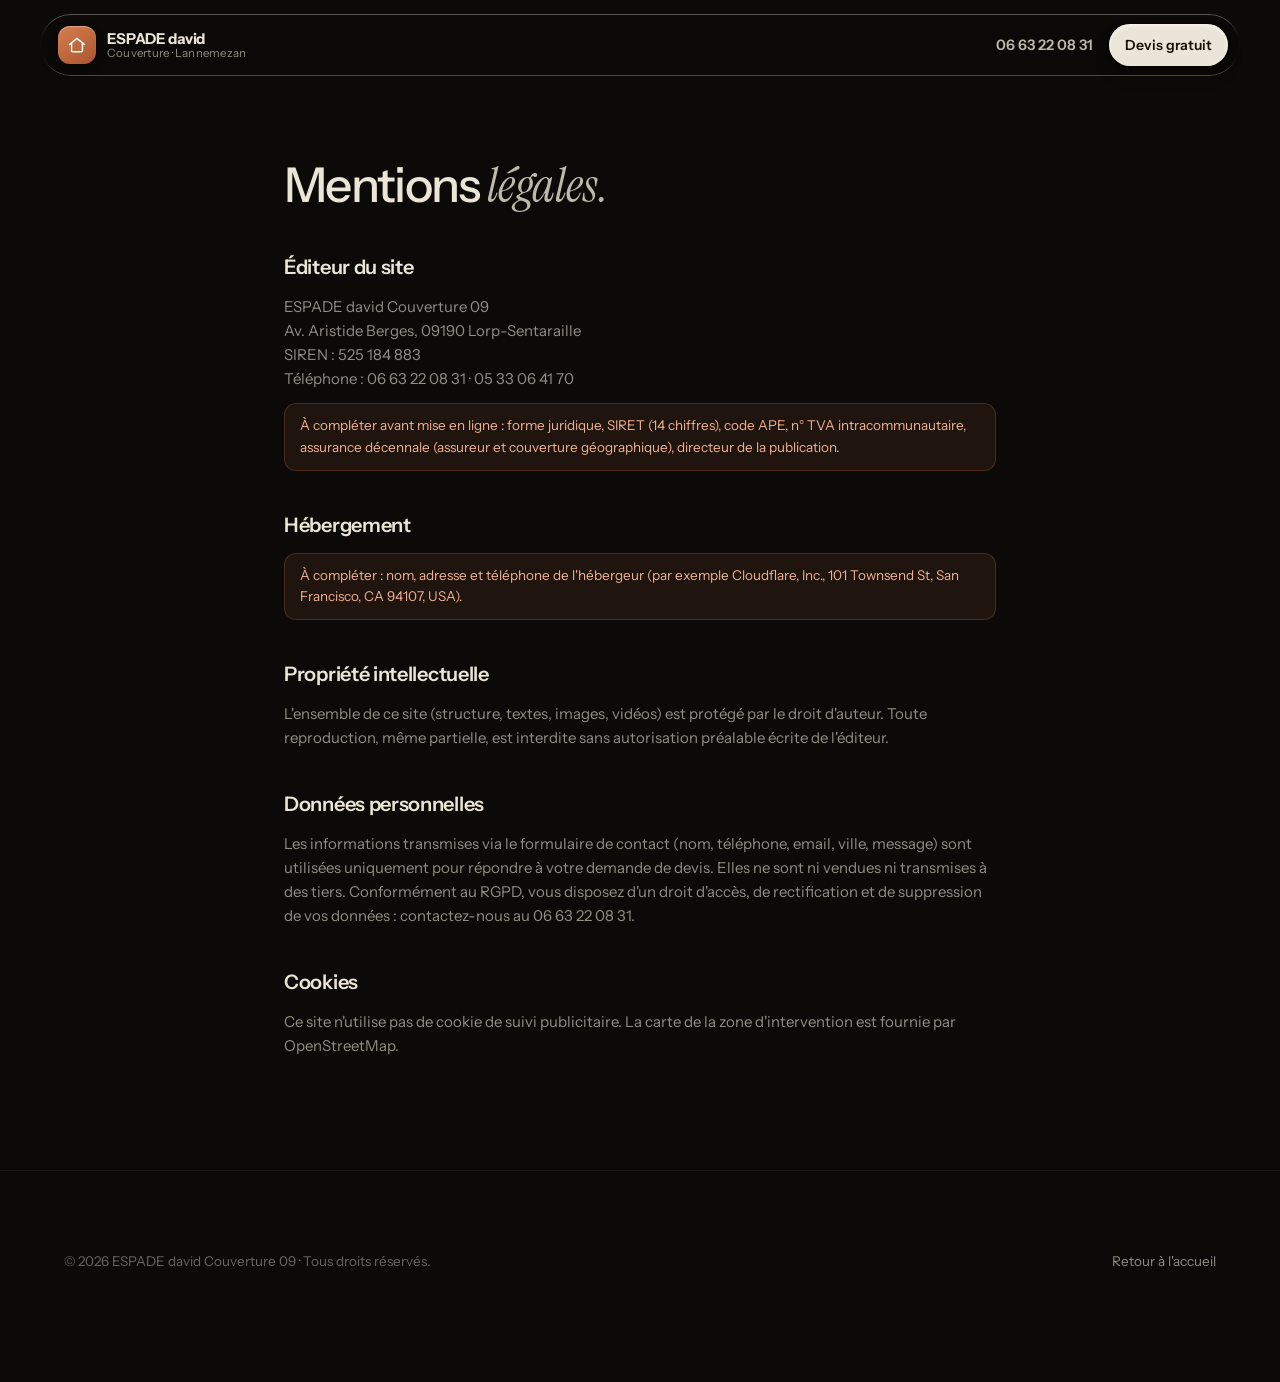
==== mentions-legales.html @ 10b8ae18 "Site ESPADE david Couverture · Lannemezan (65) One-page statique premium : hero vidéo cinématique, n" ====
<!DOCTYPE html>
<html lang="fr">
<head>
<meta charset="UTF-8" />
<meta name="viewport" content="width=device-width, initial-scale=1" />
<title>Mentions légales : ESPADE david Couverture · Lannemezan</title>
<meta name="robots" content="noindex, follow" />
<link rel="canonical" href="https://www.rc-couverture-65.fr/mentions-legales" />
<link rel="icon" type="image/svg+xml" href="assets/favicon.svg" />
<meta name="theme-color" content="#0c0a08" />
<link rel="preconnect" href="https://fonts.googleapis.com" />
<link rel="preconnect" href="https://fonts.gstatic.com" crossorigin />
<link rel="stylesheet" href="https://fonts.googleapis.com/css2?family=Instrument+Sans:wght@400;500;600;700&family=Instrument+Serif:ital@1&display=swap" />
<link rel="stylesheet" href="assets/styles.css" />
<style>
.legal{max-width:760px;margin:0 auto;padding:160px 24px 100px}
.legal h1{font-size:clamp(32px,5vw,48px);letter-spacing:-.035em;line-height:1.05;margin-bottom:40px}
.legal h2{font-size:20px;font-weight:600;margin:38px 0 12px;letter-spacing:-.015em}
.legal p{color:var(--cream-60);font-size:15px;margin-bottom:12px}
.legal a{color:var(--cream);text-decoration:underline;text-underline-offset:3px}
.legal .todo{color:#F0B294;font-size:13.5px;background:rgba(201,112,69,.1);box-shadow:inset 0 0 0 1px rgba(201,112,69,.25);border-radius:var(--r-sm);padding:12px 16px;margin:8px 0}
</style>
</head>
<body>

<div class="nav-shell">
  <nav class="nav glass" aria-label="Navigation principale">
    <a href="/" class="brand" aria-label="ESPADE david Couverture, accueil">
      <span class="brand-mark"><svg viewBox="0 0 24 24" fill="none"><path d="M3 11.5 12 4l9 7.5" stroke="currentColor" stroke-width="1.7" stroke-linecap="round" stroke-linejoin="round"/><path d="M5.5 10v9a1 1 0 0 0 1 1h11a1 1 0 0 0 1-1v-9" stroke="currentColor" stroke-width="1.7" stroke-linejoin="round"/></svg></span>
      <span class="brand-txt"><b>ESPADE david</b><span class="bd">Couverture · Lannemezan</span></span>
    </a>
    <div class="nav-cta">
      <a href="tel:+33663220831" class="nav-phone">06 63 22 08 31</a>
      <a href="/#devis" class="btn btn-cream btn-sm">Devis gratuit</a>
    </div>
  </nav>
</div>

<main class="legal">
  <h1>Mentions <em>légales.</em></h1>

  <h2>Éditeur du site</h2>
  <p>ESPADE david Couverture 09<br />Av. Aristide Berges, 09190 Lorp-Sentaraille<br />SIREN : 525 184 883<br />Téléphone : 06 63 22 08 31 · 05 33 06 41 70</p>
  <p class="todo">À compléter avant mise en ligne : forme juridique, SIRET (14 chiffres), code APE, n° TVA intracommunautaire, assurance décennale (assureur et couverture géographique), directeur de la publication.</p>

  <h2>Hébergement</h2>
  <p class="todo">À compléter : nom, adresse et téléphone de l'hébergeur (par exemple Cloudflare, Inc., 101 Townsend St, San Francisco, CA 94107, USA).</p>

  <h2>Propriété intellectuelle</h2>
  <p>L'ensemble de ce site (structure, textes, images, vidéos) est protégé par le droit d'auteur. Toute reproduction, même partielle, est interdite sans autorisation préalable écrite de l'éditeur.</p>

  <h2>Données personnelles</h2>
  <p>Les informations transmises via le formulaire de contact (nom, téléphone, email, ville, message) sont utilisées uniquement pour répondre à votre demande de devis. Elles ne sont ni vendues ni transmises à des tiers. Conformément au RGPD, vous disposez d'un droit d'accès, de rectification et de suppression de vos données : contactez-nous au 06 63 22 08 31.</p>

  <h2>Cookies</h2>
  <p>Ce site n'utilise pas de cookie de suivi publicitaire. La carte de la zone d'intervention est fournie par OpenStreetMap.</p>
</main>

<footer class="footer">
  <div class="wrap">
    <div class="footer-bottom" style="border:0;padding-top:0">
      <span>© <span id="year">2026</span> ESPADE david Couverture 09 · Tous droits réservés.</span>
      <span><a href="/">Retour à l'accueil</a></span>
    </div>
  </div>
</footer>

<script>document.getElementById('year').textContent = new Date().getFullYear();</script>
</body>
</html>
---- assets/styles.css ----
/* ============================================================
   ESPADE david Couverture · Lannemezan
   Design : cinématique sombre, crème chaude, terracotta discret
   ============================================================ */

:root{
  --bg:#0C0A08;
  --bg-2:#12100C;
  --card:#181510;
  --card-2:#1E1A14;
  --cream:#EAE5D6;
  --cream-80:rgba(234,229,214,.8);
  --cream-60:rgba(234,229,214,.6);
  --cream-40:rgba(234,229,214,.42);
  --cream-25:rgba(234,229,214,.25);
  --line:rgba(234,229,214,.1);
  --line-soft:rgba(234,229,214,.06);
  --accent:#C97045;
  --accent-soft:rgba(201,112,69,.16);
  --ink:#141109;
  --r-sm:12px;
  --r-md:18px;
  --r-lg:28px;
  --r-xl:36px;
  --ease:cubic-bezier(.16,1,.3,1);
  --font:"Instrument Sans",-apple-system,BlinkMacSystemFont,"Segoe UI",sans-serif;
  --serif:"Instrument Serif",Georgia,serif;
}

*{margin:0;padding:0;box-sizing:border-box}
html{scroll-behavior:smooth;scroll-padding-top:96px}
body{
  font-family:var(--font);
  background:var(--bg);
  color:var(--cream);
  line-height:1.6;
  font-size:16px;
  -webkit-font-smoothing:antialiased;
  overflow-x:hidden;
}
img,video{display:block;max-width:100%}
img{height:auto}
a{color:inherit;text-decoration:none}
::selection{background:var(--accent);color:#fff}

:focus-visible{outline:2px solid var(--accent);outline-offset:3px;border-radius:4px}

.wrap{max-width:1200px;margin:0 auto;padding:0 24px}
.wrap-narrow{max-width:840px;margin:0 auto;padding:0 24px}
.section-pad{padding:110px 0}
.section-raise{background:var(--bg-2)}

/* ---------- Liquid glass (dark tier) ---------- */
.glass{
  background:rgba(12,10,8,.42);
  backdrop-filter:blur(14px);
  -webkit-backdrop-filter:blur(14px);
  box-shadow:inset 0 1px 1px rgba(255,255,255,.08);
  position:relative;
}
.glass::before{
  content:'';
  position:absolute;inset:0;border-radius:inherit;padding:1.2px;
  background:linear-gradient(180deg,
    rgba(255,255,255,.28) 0%,rgba(255,255,255,.09) 22%,
    rgba(255,255,255,0) 42%,rgba(255,255,255,0) 62%,
    rgba(255,255,255,.09) 82%,rgba(255,255,255,.28) 100%);
  -webkit-mask:linear-gradient(#fff 0 0) content-box,linear-gradient(#fff 0 0);
  -webkit-mask-composite:xor;
  mask-composite:exclude;
  pointer-events:none;
}

/* ---------- Typo ---------- */
.eyebrow{
  display:inline-flex;align-items:center;gap:10px;
  font-size:12px;font-weight:600;letter-spacing:.18em;text-transform:uppercase;
  color:var(--accent);
}
.eyebrow::before{content:'';width:26px;height:1px;background:var(--accent);opacity:.7}
h1,h2,h3{font-weight:500;letter-spacing:-.03em;text-wrap:balance}
h1 em,h2 em{font-family:var(--serif);font-style:italic;font-weight:400;letter-spacing:-.01em;color:var(--cream-80)}
.h-section{font-size:clamp(30px,4.2vw,52px);line-height:1.06;margin-top:16px}
.h-about{font-size:clamp(32px,4.8vw,60px);line-height:1.04;margin-top:18px}
.lead{color:var(--cream-60);font-size:17px;max-width:560px;margin-top:16px}
.sec-head{max-width:680px;margin-bottom:56px}
.sec-head.center{margin-left:auto;margin-right:auto;text-align:center}
.sec-head.center .lead{margin-left:auto;margin-right:auto}

/* ---------- Word pull-up ---------- */
.pullup .w{display:inline-block;overflow:hidden;vertical-align:top;padding-bottom:.08em;margin-bottom:-.08em}
.pullup .w>span,.pullup .w>em>span{display:inline-block;transform:translateY(115%);transition:transform .8s var(--ease)}
.pullup.in .w>span,.pullup.in .w>em>span{transform:translateY(0)}

/* ---------- Reveal ---------- */
.reveal{opacity:0;transform:translateY(26px);transition:opacity .8s var(--ease),transform .8s var(--ease)}
.reveal.in{opacity:1;transform:none}
.reveal.d1{transition-delay:.1s}
.reveal.d2{transition-delay:.2s}
.reveal.d3{transition-delay:.3s}

/* ---------- Boutons ---------- */
.btn{
  display:inline-flex;align-items:center;gap:12px;
  border-radius:999px;font-weight:600;font-size:15px;
  padding:13px 22px;border:0;cursor:pointer;
  transition:transform .35s var(--ease),box-shadow .35s var(--ease),background .35s var(--ease);
  white-space:nowrap;
}
.btn .arrow{
  display:inline-flex;align-items:center;justify-content:center;
  width:32px;height:32px;border-radius:999px;flex:0 0 auto;
  transition:transform .35s var(--ease);
}
.btn .arrow svg{width:15px;height:15px}
.btn:hover .arrow{transform:scale(1.12)}
.btn:active{transform:scale(.98)}

.btn-cream{
  background:var(--cream);color:var(--ink);
  box-shadow:
    0 1px 2px rgba(0,0,0,.25),
    0 4px 6px rgba(0,0,0,.18),
    0 10px 18px rgba(0,0,0,.12),
    inset 0 1.5px 4px rgba(255,255,255,.75);
}
.btn-cream .arrow{background:var(--ink)}
.btn-cream .arrow svg path{stroke:var(--cream)}
.btn-cream:hover{transform:translateY(-2px);box-shadow:
    0 2px 3px rgba(0,0,0,.28),
    0 8px 14px rgba(0,0,0,.22),
    0 20px 34px rgba(0,0,0,.16),
    inset 0 1.5px 4px rgba(255,255,255,.75)}

.btn-glass{
  background:rgba(255,255,255,.07);color:var(--cream);
  backdrop-filter:blur(10px);-webkit-backdrop-filter:blur(10px);
  box-shadow:inset 0 0 0 1px rgba(234,229,214,.18),inset 0 1px 1px rgba(255,255,255,.1);
}
.btn-glass .arrow{background:rgba(255,255,255,.1)}
.btn-glass:hover{background:rgba(255,255,255,.12);transform:translateY(-2px)}

.btn-lg{padding:16px 26px;font-size:16px}
.btn-lg .arrow{width:36px;height:36px}
.btn-sm{padding:10px 16px;font-size:14px}
.btn-sm .arrow{width:26px;height:26px}
.btn-block{width:100%;justify-content:center}

/* ---------- Nav ---------- */
.nav-shell{
  position:fixed;top:0;left:0;right:0;z-index:60;
  padding:14px clamp(14px,3vw,28px) 0;
  display:flex;justify-content:center;
  pointer-events:none;
}
.nav{
  pointer-events:auto;
  width:100%;max-width:1200px;
  display:flex;align-items:center;justify-content:space-between;gap:18px;
  border-radius:999px;
  padding:10px 12px 10px 18px;
}
.brand{display:inline-flex;align-items:center;gap:11px}
.brand-mark{
  width:38px;height:38px;border-radius:12px;flex:0 0 auto;
  background:linear-gradient(145deg,#D77E4F,#A9552F);
  display:inline-flex;align-items:center;justify-content:center;color:#fff;
  box-shadow:inset 0 1px 1px rgba(255,255,255,.35),0 4px 10px rgba(0,0,0,.3);
}
.brand-mark svg{width:20px;height:20px}
.brand-txt{display:flex;flex-direction:column;line-height:1.15}
.brand-txt b{font-size:15px;font-weight:700;letter-spacing:-.01em}
.brand-txt .bd{font-size:11.5px;color:var(--cream-60);letter-spacing:.02em}
.nav-links{display:flex;gap:28px}
.nav-links a{font-size:14.5px;font-weight:500;color:var(--cream-80);transition:color .25s}
.nav-links a:hover{color:var(--cream)}
.nav-cta{display:flex;align-items:center;gap:16px}
.nav-phone{font-weight:600;font-size:14.5px;color:var(--cream-80);transition:color .25s}
.nav-phone:hover{color:var(--cream)}
.nav-toggle{
  display:none;width:42px;height:42px;border-radius:999px;border:0;cursor:pointer;
  background:rgba(255,255,255,.08);position:relative;flex:0 0 auto;
}
.nav-toggle span,.nav-toggle span::before,.nav-toggle span::after{
  content:'';position:absolute;left:12px;right:12px;height:1.8px;border-radius:2px;
  background:var(--cream);transition:transform .35s var(--ease),opacity .25s;
}
.nav-toggle span{top:50%;transform:translateY(-50%)}
.nav-toggle span::before{top:-6px}
.nav-toggle span::after{top:6px}
body.menu-open .nav-toggle span{background:transparent}
body.menu-open .nav-toggle span::before{transform:translateY(6px) rotate(45deg)}
body.menu-open .nav-toggle span::after{transform:translateY(-6px) rotate(-45deg)}

/* Menu mobile : élément fixe séparé, jamais dans la pilule glass */
.mobile-menu{
  position:fixed;top:76px;left:14px;right:14px;z-index:59;
  background:rgba(16,13,10,.92);
  backdrop-filter:blur(24px);-webkit-backdrop-filter:blur(24px);
  border:1px solid var(--line);border-radius:var(--r-lg);
  padding:18px;display:flex;flex-direction:column;gap:4px;
  opacity:0;transform:translateY(-12px) scale(.98);pointer-events:none;
  transition:opacity .35s var(--ease),transform .35s var(--ease);
}
body.menu-open .mobile-menu{opacity:1;transform:none;pointer-events:auto}
.mobile-menu>a:not(.btn){padding:13px 10px;font-size:16px;font-weight:500;border-radius:12px;color:var(--cream-80)}
.mobile-menu>a:not(.btn):active{background:rgba(255,255,255,.06)}
.mobile-menu .btn{margin-top:8px}

/* ---------- Hero ---------- */
.hero-frame{padding:clamp(10px,1.6vw,20px)}
.hero{
  position:relative;min-height:calc(100svh - 40px);
  border-radius:var(--r-xl);overflow:hidden;
  display:flex;align-items:flex-end;
  background:var(--bg-2);
}
.hero video{position:absolute;inset:0;width:100%;height:100%;object-fit:cover}
.hero-grain{
  position:absolute;inset:0;pointer-events:none;opacity:.5;mix-blend-mode:overlay;
  background-image:url("data:image/svg+xml,%3Csvg viewBox='0 0 200 200' xmlns='http://www.w3.org/2000/svg'%3E%3Cfilter id='n'%3E%3CfeTurbulence type='fractalNoise' baseFrequency='0.85' numOctaves='3' stitchTiles='stitch'/%3E%3C/filter%3E%3Crect width='100%25' height='100%25' filter='url(%23n)'/%3E%3C/svg%3E");
}
/* Bande basse uniquement : le sujet reste lumineux, le texte vit dans la bande */
.hero-band{
  position:absolute;left:0;right:0;bottom:0;height:78%;pointer-events:none;
  background:linear-gradient(180deg,rgba(12,10,8,0) 0%,rgba(12,10,8,.42) 34%,rgba(12,10,8,.82) 68%,rgba(12,10,8,.96) 100%);
}
.hero-content{
  position:relative;z-index:2;width:100%;
  display:grid;grid-template-columns:minmax(0,1.5fr) minmax(280px,1fr);
  align-items:end;gap:clamp(24px,4vw,64px);
  padding:clamp(24px,4vw,56px);
  max-width:1280px;margin:0 auto;
}
.hero-chips{display:flex;flex-wrap:wrap;gap:10px;margin-bottom:22px}
.hero-badge{
  display:inline-flex;align-items:center;gap:8px;
  font-size:13px;font-weight:600;letter-spacing:.01em;
  padding:9px 15px;border-radius:999px;color:var(--cream);
}
.hero-badge svg{width:15px;height:15px}
.hero-badge.accent{color:#F0B294}
.hero h1{
  font-size:clamp(42px,6.4vw,88px);
  line-height:1.0;letter-spacing:-.04em;color:var(--cream);
}
.hero-sub{color:var(--cream-80);font-size:clamp(15px,1.25vw,17px);line-height:1.55;max-width:430px}
.hero-cta{display:flex;flex-wrap:wrap;gap:12px;margin-top:26px}

/* ---------- Marquee ---------- */
.marquee{
  overflow:hidden;border-block:1px solid var(--line-soft);
  padding:22px 0;position:relative;
  -webkit-mask-image:linear-gradient(90deg,transparent,#000 8%,#000 92%,transparent);
  mask-image:linear-gradient(90deg,transparent,#000 8%,#000 92%,transparent);
}
.marquee-track{
  display:flex;align-items:center;gap:34px;width:max-content;
  animation:marquee 36s linear infinite;
}
.marquee-track span{
  font-size:15px;font-weight:500;letter-spacing:.14em;text-transform:uppercase;
  color:var(--cream-40);white-space:nowrap;
}
.marquee-track i{font-style:normal;color:var(--accent);opacity:.85}
@keyframes marquee{to{transform:translateX(-50%)}}

/* ---------- About ---------- */
.about{text-align:center;padding-top:130px}
.about .eyebrow::before{display:none}
.about-reveal{
  margin-top:30px;
  font-size:clamp(18px,2.1vw,25px);line-height:1.5;letter-spacing:-.01em;
  text-wrap:pretty;
}
.about-reveal .ch{opacity:.16;transition:opacity .12s linear}
.about-badges{display:flex;flex-wrap:wrap;justify-content:center;gap:12px;margin-top:40px}
.pill-badge{
  display:inline-flex;align-items:center;gap:9px;
  font-size:13.5px;font-weight:600;padding:11px 18px;border-radius:999px;
  background:var(--card);box-shadow:inset 0 0 0 1px var(--line);color:var(--cream-80);
}
.pill-badge svg{width:16px;height:16px;color:var(--accent)}

/* ---------- Prestations ---------- */
.svc{display:grid;grid-template-columns:repeat(4,1fr);gap:14px}
.svc-card{
  position:relative;display:flex;flex-direction:column;
  background:var(--card);border-radius:var(--r-md);overflow:hidden;
  box-shadow:inset 0 0 0 1px var(--line-soft);
  transition:transform .5s var(--ease),box-shadow .5s var(--ease),background .5s var(--ease);
}
.svc-card:hover{transform:translateY(-6px);background:var(--card-2);box-shadow:inset 0 0 0 1px var(--line),0 24px 48px rgba(0,0,0,.4)}
.svc-card img{
  aspect-ratio:3/2;object-fit:cover;width:100%;
  filter:saturate(.88) contrast(1.02);
  transition:transform .8s var(--ease);
}
.svc-card:hover img{transform:scale(1.05)}
.svc-num{
  position:absolute;top:12px;left:12px;z-index:2;
  font-size:12px;font-weight:600;letter-spacing:.1em;
  padding:5px 11px;border-radius:999px;
  background:rgba(12,10,8,.55);backdrop-filter:blur(8px);-webkit-backdrop-filter:blur(8px);
  color:var(--cream-80);box-shadow:inset 0 0 0 1px rgba(234,229,214,.14);
}
.svc-body{padding:18px 18px 22px;display:flex;flex-direction:column;gap:7px;flex:1}
.svc-body h3{font-size:17.5px;font-weight:600;letter-spacing:-.015em}
.svc-body p{font-size:14px;color:var(--cream-60);line-height:1.5}

/* ---------- Split / Why ---------- */
.split{display:grid;grid-template-columns:1fr 1fr;gap:clamp(32px,5vw,72px);align-items:center}
.split-visual{position:relative;border-radius:var(--r-lg);overflow:hidden;box-shadow:0 30px 70px rgba(0,0,0,.45)}
.split-visual img{width:100%;height:100%;object-fit:cover;aspect-ratio:4/3;filter:saturate(.9)}
.split-visual::after{
  content:'';position:absolute;inset:0;border-radius:inherit;pointer-events:none;
  box-shadow:inset 0 0 0 1px rgba(234,229,214,.12),inset 0 1px 1px rgba(255,255,255,.12);
}
.why-list{display:grid;grid-template-columns:1fr 1fr;gap:26px 28px;margin-top:36px}
.why-item{display:flex;gap:14px;align-items:flex-start}
.why-item .ic{
  width:44px;height:44px;border-radius:14px;flex:0 0 auto;
  background:var(--accent-soft);color:var(--accent);
  display:inline-flex;align-items:center;justify-content:center;
  box-shadow:inset 0 0 0 1px rgba(201,112,69,.22);
}
.why-item .ic svg{width:21px;height:21px}
.why-item h3{font-size:16px;font-weight:600;margin-bottom:4px}
.why-item p{font-size:14px;color:var(--cream-60);line-height:1.5}

/* ---------- Étapes ---------- */
.steps{display:grid;grid-template-columns:repeat(4,1fr);gap:14px}
.step{
  background:var(--card);border-radius:var(--r-md);padding:28px 24px;
  box-shadow:inset 0 0 0 1px var(--line-soft);
  position:relative;overflow:hidden;
}
.step .n{
  font-family:var(--serif);font-style:italic;
  font-size:64px;line-height:1;color:var(--accent);opacity:.9;
  margin-bottom:18px;
}
.step h3{font-size:17px;font-weight:600;margin-bottom:8px}
.step p{font-size:14px;color:var(--cream-60);line-height:1.55}

/* ---------- Zones ---------- */
.zone-tags{display:flex;flex-wrap:wrap;gap:10px;margin-top:28px}
.zone-tag{
  font-size:13.5px;font-weight:500;padding:9px 16px;border-radius:999px;
  background:var(--card);box-shadow:inset 0 0 0 1px var(--line);color:var(--cream-80);
  transition:background .3s,color .3s;
}
.zone-tag:hover{background:var(--card-2);color:var(--cream)}
.zone-map{
  border-radius:var(--r-lg);overflow:hidden;position:relative;
  box-shadow:0 30px 70px rgba(0,0,0,.45);
  background:var(--card);
}
.zone-map iframe{width:100%;height:100%;min-height:420px;border:0;display:block;filter:grayscale(1) contrast(1.04) brightness(.92)}
.zone-map::after{
  content:'';position:absolute;inset:0;border-radius:inherit;pointer-events:none;
  box-shadow:inset 0 0 0 1px rgba(234,229,214,.12);
}

/* ---------- FAQ ---------- */
.faq{display:flex;flex-direction:column;gap:10px}
.faq details{
  background:var(--card);border-radius:var(--r-md);
  box-shadow:inset 0 0 0 1px var(--line-soft);
  transition:background .3s;
}
.faq details[open]{background:var(--card-2);box-shadow:inset 0 0 0 1px var(--line)}
.faq summary{
  list-style:none;cursor:pointer;display:flex;align-items:center;justify-content:space-between;gap:18px;
  padding:19px 22px;font-weight:600;font-size:15.5px;letter-spacing:-.01em;
}
.faq summary::-webkit-details-marker{display:none}
.faq .pm{
  position:relative;width:26px;height:26px;flex:0 0 auto;border-radius:999px;
  background:rgba(255,255,255,.06);box-shadow:inset 0 0 0 1px var(--line);
  transition:transform .4s var(--ease);
}
.faq .pm::before,.faq .pm::after{
  content:'';position:absolute;top:50%;left:50%;background:var(--cream-80);border-radius:2px;
}
.faq .pm::before{width:10px;height:1.6px;transform:translate(-50%,-50%)}
.faq .pm::after{width:1.6px;height:10px;transform:translate(-50%,-50%);transition:opacity .3s}
.faq details[open] .pm{transform:rotate(45deg)}
.faq .ans{padding:0 22px 20px;color:var(--cream-60);font-size:14.5px;line-height:1.6;max-width:60ch}

/* ---------- Formulaire ---------- */
.contact-grid{display:grid;grid-template-columns:minmax(280px,1fr) 1.6fr;gap:18px;align-items:start}
.contact-info{display:flex;flex-direction:column;gap:12px}
.ci-item{
  display:flex;align-items:center;gap:15px;
  background:var(--card);border-radius:var(--r-md);padding:18px 20px;
  box-shadow:inset 0 0 0 1px var(--line-soft);
  transition:background .3s,transform .3s var(--ease);
}
a.ci-item:hover{background:var(--card-2);transform:translateY(-2px)}
.ci-item .ic{
  width:42px;height:42px;border-radius:13px;flex:0 0 auto;
  background:var(--accent-soft);color:var(--accent);
  display:inline-flex;align-items:center;justify-content:center;
  box-shadow:inset 0 0 0 1px rgba(201,112,69,.22);
}
.ci-item .ic svg{width:19px;height:19px}
.ci-item .l{display:block;font-size:11.5px;font-weight:600;letter-spacing:.1em;text-transform:uppercase;color:var(--cream-40)}
.ci-item .v{display:block;font-size:16.5px;font-weight:600;letter-spacing:-.01em}
.ci-item .v.small{font-size:14.5px}

.form{
  background:var(--card);border-radius:var(--r-lg);padding:clamp(22px,3vw,34px);
  box-shadow:inset 0 0 0 1px var(--line-soft);
}
.form .row{display:grid;grid-template-columns:1fr 1fr;gap:14px}
.field{margin-bottom:14px;display:flex;flex-direction:column;gap:7px}
.field label{font-size:13.5px;font-weight:600;color:var(--cream-80)}
.field .req{color:var(--accent)}
.field .opt{color:var(--cream-40);font-weight:400}
.field input,.field select,.field textarea{
  appearance:none;-webkit-appearance:none;
  font:inherit;font-size:15px;color:var(--cream);
  background:rgba(255,255,255,.045);
  border:0;border-radius:var(--r-sm);
  box-shadow:inset 0 0 0 1px var(--line);
  padding:13px 15px;width:100%;
  transition:box-shadow .3s,background .3s;
}
.field textarea{min-height:110px;resize:vertical}
.field input::placeholder,.field textarea::placeholder{color:var(--cream-25)}
.field input:focus,.field select:focus,.field textarea:focus{
  outline:none;background:rgba(255,255,255,.07);
  box-shadow:inset 0 0 0 1.5px var(--accent);
}
.select-wrap{position:relative}
.select-wrap::after{
  content:'';position:absolute;right:16px;top:50%;width:8px;height:8px;pointer-events:none;
  border-right:1.7px solid var(--cream-60);border-bottom:1.7px solid var(--cream-60);
  transform:translateY(-70%) rotate(45deg);
}
.select-wrap select{padding-right:40px;cursor:pointer}
.consent{
  display:flex;gap:10px;align-items:flex-start;
  font-size:13px;color:var(--cream-60);margin:6px 0 18px;cursor:pointer;line-height:1.5;
}
.consent input{
  appearance:none;-webkit-appearance:none;flex:0 0 auto;cursor:pointer;
  width:19px;height:19px;border-radius:6px;margin-top:1px;
  background:rgba(255,255,255,.05);box-shadow:inset 0 0 0 1px var(--line);
  display:inline-flex;align-items:center;justify-content:center;
  transition:background .25s,box-shadow .25s;
}
.consent input:checked{background:var(--accent);box-shadow:none}
.consent input:checked::after{
  content:'';width:5px;height:9px;margin-top:-2px;
  border-right:2px solid #fff;border-bottom:2px solid #fff;transform:rotate(45deg);
}
.form-note{text-align:center;font-size:13px;color:var(--cream-40);margin-top:14px}
.form-success,.form-error{
  display:none;text-align:center;padding:18px;border-radius:var(--r-sm);margin-top:16px;
  font-size:14.5px;line-height:1.6;
}
.form-success{background:rgba(110,160,90,.12);box-shadow:inset 0 0 0 1px rgba(110,160,90,.3)}
.form-success a{color:#A8C892;font-weight:600}
.form-error{background:rgba(201,112,69,.12);box-shadow:inset 0 0 0 1px rgba(201,112,69,.3)}
.form-error a{color:#F0B294;font-weight:700}

/* ---------- CTA ---------- */
.cta-inner{
  position:relative;border-radius:var(--r-xl);overflow:hidden;
  padding:clamp(48px,7vw,96px) clamp(24px,5vw,72px);
  text-align:center;
}
.cta-inner>img{position:absolute;inset:0;width:100%;height:100%;object-fit:cover;filter:saturate(.85)}
.cta-inner::before{
  content:'';position:absolute;inset:0;
  background:linear-gradient(180deg,rgba(12,10,8,.62) 0%,rgba(12,10,8,.7) 45%,rgba(12,10,8,.88) 100%);
}
.cta-inner::after{
  content:'';position:absolute;inset:0;border-radius:inherit;pointer-events:none;
  box-shadow:inset 0 0 0 1px rgba(234,229,214,.14),inset 0 1px 1px rgba(255,255,255,.14);
}
.cta-content{position:relative;z-index:2}
.cta-content h2{font-size:clamp(30px,4.4vw,54px);line-height:1.05;letter-spacing:-.035em}
.cta-content p{color:var(--cream-80);margin:16px auto 0;max-width:480px;font-size:16.5px}
.cta-actions{display:flex;flex-wrap:wrap;justify-content:center;gap:12px;margin-top:30px}

/* ---------- Footer ---------- */
.footer{border-top:1px solid var(--line-soft);padding:80px 0 110px;position:relative;overflow:hidden}
.footer-grid{display:grid;grid-template-columns:1.6fr 1fr 1fr 1.3fr;gap:40px}
.fbrand p{margin-top:18px;font-size:14px;color:var(--cream-60);line-height:1.65;max-width:340px}
.footer h4{font-size:12.5px;font-weight:600;letter-spacing:.14em;text-transform:uppercase;color:var(--cream-40);margin-bottom:16px}
.footer ul{list-style:none;display:flex;flex-direction:column;gap:11px}
.footer ul a{font-size:14.5px;color:var(--cream-80);transition:color .25s}
.footer ul a:hover{color:var(--cream)}
.fcontact{display:flex;flex-direction:column;gap:12px}
.fcontact a,.fcontact .fzone{display:inline-flex;align-items:center;gap:10px;font-size:14.5px;color:var(--cream-80)}
.fcontact a:hover{color:var(--cream)}
.fcontact svg{width:16px;height:16px;color:var(--accent);flex:0 0 auto}
.footer-word{
  font-size:clamp(80px,17.5vw,250px);font-weight:600;letter-spacing:-.05em;line-height:.9;
  text-align:center;margin:70px 0 26px;
  color:transparent;
  background:linear-gradient(180deg,rgba(234,229,214,.14) 0%,rgba(234,229,214,.02) 90%);
  -webkit-background-clip:text;background-clip:text;
  user-select:none;pointer-events:none;
}
.footer-bottom{
  border-top:1px solid var(--line-soft);padding-top:26px;
  display:flex;flex-wrap:wrap;justify-content:space-between;gap:12px;
  font-size:13.5px;color:var(--cream-40);
}
.footer-bottom a{color:var(--cream-60)}
.footer-bottom a:hover{color:var(--cream)}

/* ---------- Callbar mobile ---------- */
.callbar{
  position:fixed;left:14px;right:14px;bottom:14px;z-index:55;
  display:none;gap:10px;
}
.callbar a{
  flex:1;display:inline-flex;align-items:center;justify-content:center;gap:9px;
  padding:15px;border-radius:999px;font-weight:600;font-size:15px;
}
.callbar svg{width:17px;height:17px}
.callbar .call{
  background:rgba(20,17,13,.85);color:var(--cream);
  backdrop-filter:blur(16px);-webkit-backdrop-filter:blur(16px);
  box-shadow:inset 0 0 0 1px var(--line),0 10px 30px rgba(0,0,0,.4);
}
.callbar .quote{
  background:var(--accent);color:#fff;
  box-shadow:0 10px 30px rgba(201,112,69,.35),inset 0 1px 1px rgba(255,255,255,.3);
}
.callbar .quote svg path{stroke:#fff}

/* ---------- Responsive ---------- */
@media (max-width:1020px){
  .svc{grid-template-columns:repeat(2,1fr)}
  .steps{grid-template-columns:repeat(2,1fr)}
  .footer-grid{grid-template-columns:1fr 1fr}
}
@media (max-width:880px){
  .nav-links,.nav-cta{display:none}
  .nav-toggle{display:block}
  .split{grid-template-columns:1fr}
  .contact-grid{grid-template-columns:1fr}
  .hero-content{grid-template-columns:1fr;align-items:end;gap:20px}
  .hero-sub{max-width:none}
  .section-pad{padding:80px 0}
}
@media (max-width:640px){
  .svc{grid-template-columns:1fr}
  .steps{grid-template-columns:1fr}
  .why-list{grid-template-columns:1fr}
  .form .row{grid-template-columns:1fr}
  .footer-grid{grid-template-columns:1fr;gap:32px}
  .footer{padding-bottom:150px}
  .callbar{display:flex}
  .hero{min-height:calc(100svh - 20px)}
  .hero h1{font-size:clamp(38px,11vw,52px)}
  .about{padding-top:96px}
}

/* ---------- Reduced motion ---------- */
@media (prefers-reduced-motion:reduce){
  html{scroll-behavior:auto}
  .reveal,.pullup .w>span{opacity:1;transform:none;transition:none}
  .about-reveal .ch{opacity:1;transition:none}
  .marquee-track{animation:none}
  *{transition-duration:.01ms !important;animation-duration:.01ms !important}
}
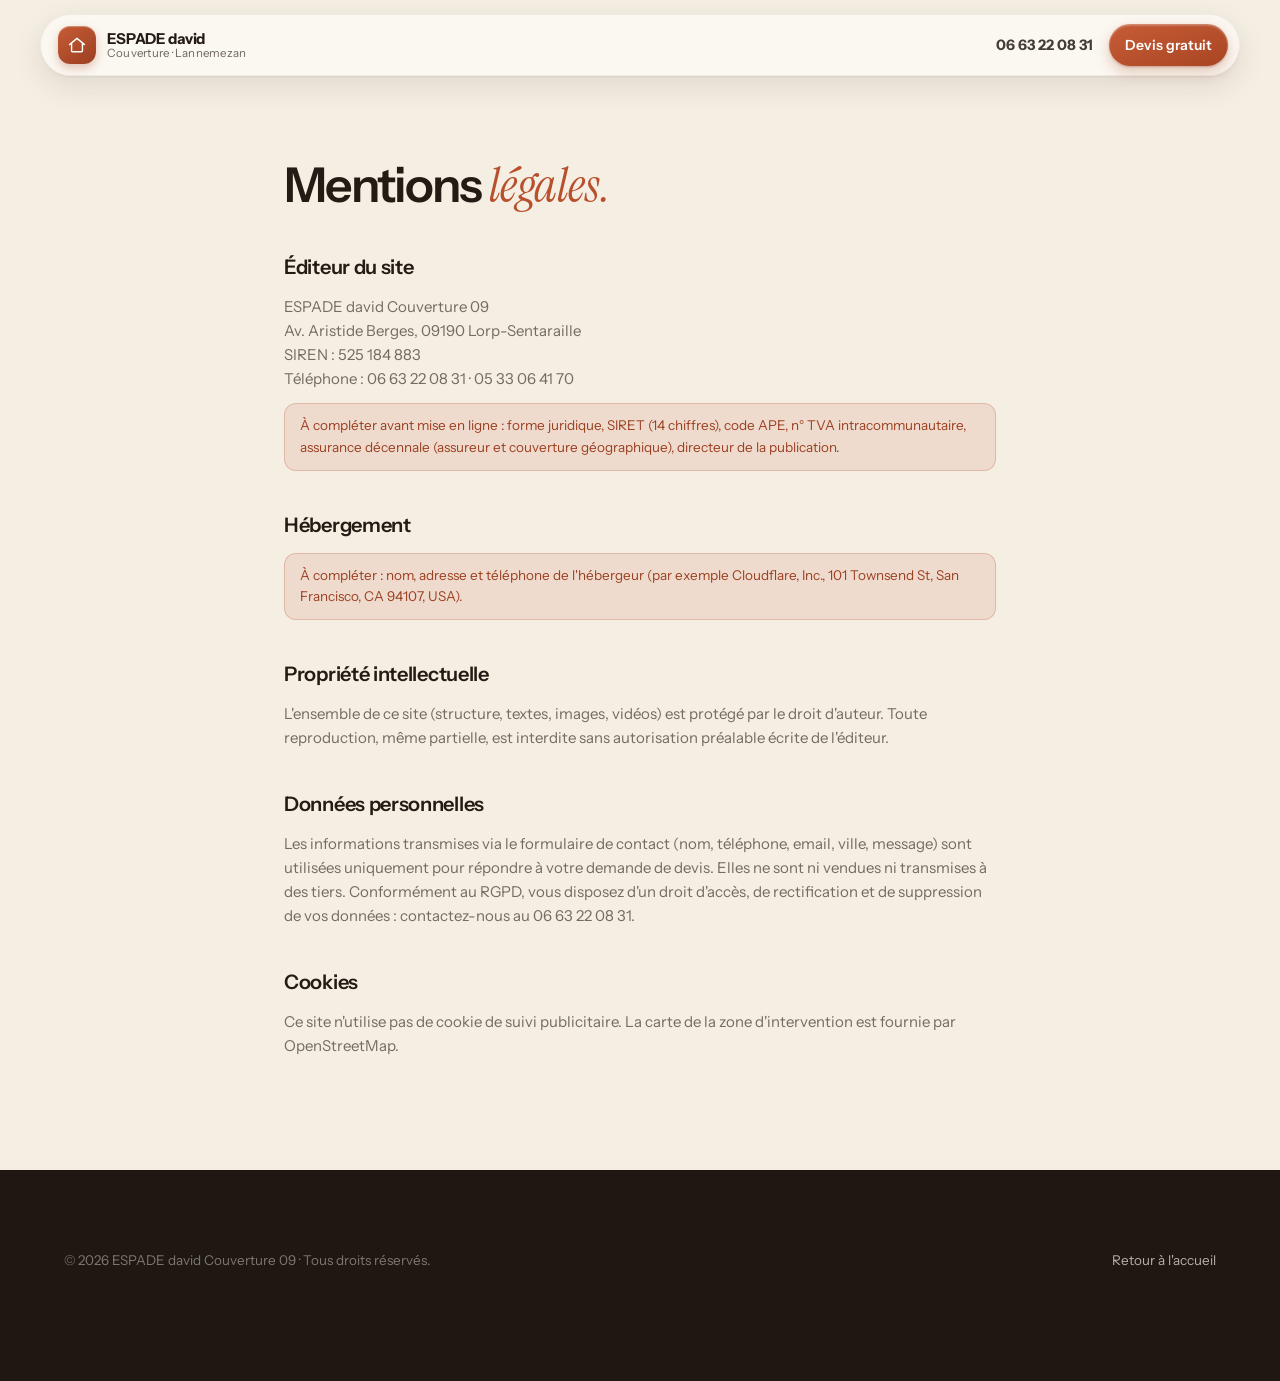
==== commit f10ff51e: "Refonte v2 : registre artisan premium adapté au métier Fond papier crème + terre cuite, hero vidéo c" ====
--- a/mentions-legales.html
+++ b/mentions-legales.html
@@ -7,7 +7,7 @@
 <meta name="robots" content="noindex, follow" />
 <link rel="canonical" href="https://www.rc-couverture-65.fr/mentions-legales" />
 <link rel="icon" type="image/svg+xml" href="assets/favicon.svg" />
-<meta name="theme-color" content="#0c0a08" />
+<meta name="theme-color" content="#F5EEE3" />
 <link rel="preconnect" href="https://fonts.googleapis.com" />
 <link rel="preconnect" href="https://fonts.gstatic.com" crossorigin />
 <link rel="stylesheet" href="https://fonts.googleapis.com/css2?family=Instrument+Sans:wght@400;500;600;700&family=Instrument+Serif:ital@1&display=swap" />
@@ -16,12 +16,14 @@
 .legal{max-width:760px;margin:0 auto;padding:160px 24px 100px}
 .legal h1{font-size:clamp(32px,5vw,48px);letter-spacing:-.035em;line-height:1.05;margin-bottom:40px}
 .legal h2{font-size:20px;font-weight:600;margin:38px 0 12px;letter-spacing:-.015em}
-.legal p{color:var(--cream-60);font-size:15px;margin-bottom:12px}
-.legal a{color:var(--cream);text-decoration:underline;text-underline-offset:3px}
-.legal .todo{color:#F0B294;font-size:13.5px;background:rgba(201,112,69,.1);box-shadow:inset 0 0 0 1px rgba(201,112,69,.25);border-radius:var(--r-sm);padding:12px 16px;margin:8px 0}
+.legal p{color:var(--ink-60);font-size:15px;margin-bottom:12px}
+.legal a{color:var(--ink);text-decoration:underline;text-underline-offset:3px}
+.legal .todo{color:var(--accent-deep);font-size:13.5px;background:var(--accent-soft);box-shadow:inset 0 0 0 1px rgba(184,80,46,.25);border-radius:var(--r-sm);padding:12px 16px;margin:8px 0}
+.legal h1 em{color:var(--accent)}
+body{background:var(--paper)}
 </style>
 </head>
-<body>
+<body class="nav-light">
 
 <div class="nav-shell">
   <nav class="nav glass" aria-label="Navigation principale">
@@ -31,7 +33,7 @@
     </a>
     <div class="nav-cta">
       <a href="tel:+33663220831" class="nav-phone">06 63 22 08 31</a>
-      <a href="/#devis" class="btn btn-cream btn-sm">Devis gratuit</a>
+      <a href="/#devis" class="btn btn-accent btn-sm">Devis gratuit</a>
     </div>
   </nav>
 </div>
--- a/assets/styles.css
+++ b/assets/styles.css
@@ -1,28 +1,35 @@
 /* ============================================================
    ESPADE david Couverture · Lannemezan
-   Design : cinématique sombre, crème chaude, terracotta discret
+   Design v2 : artisan premium, crème chaude + terre cuite,
+   hero vidéo sombre, sections claires, bandes charbon
    ============================================================ */
 
 :root{
-  --bg:#0C0A08;
-  --bg-2:#12100C;
-  --card:#181510;
-  --card-2:#1E1A14;
-  --cream:#EAE5D6;
-  --cream-80:rgba(234,229,214,.8);
-  --cream-60:rgba(234,229,214,.6);
-  --cream-40:rgba(234,229,214,.42);
-  --cream-25:rgba(234,229,214,.25);
-  --line:rgba(234,229,214,.1);
-  --line-soft:rgba(234,229,214,.06);
-  --accent:#C97045;
-  --accent-soft:rgba(201,112,69,.16);
-  --ink:#141109;
+  --paper:#F5EEE3;
+  --paper-2:#EFE5D5;
+  --card:#FDFAF4;
+  --ink:#241B14;
+  --ink-80:rgba(36,27,20,.8);
+  --ink-60:rgba(36,27,20,.62);
+  --ink-40:rgba(36,27,20,.42);
+  --line:rgba(36,27,20,.12);
+  --line-soft:rgba(36,27,20,.07);
+  --accent:#B8502E;
+  --accent-deep:#9C3F21;
+  --accent-soft:rgba(184,80,46,.12);
+  --coal:#1E1712;
+  --coal-2:#28201A;
+  --cream:#F2ECDF;
+  --cream-70:rgba(242,236,223,.72);
+  --cream-45:rgba(242,236,223,.45);
+  --cream-line:rgba(242,236,223,.14);
   --r-sm:12px;
   --r-md:18px;
   --r-lg:28px;
   --r-xl:36px;
   --ease:cubic-bezier(.16,1,.3,1);
+  --shadow-card:0 1px 2px rgba(36,27,20,.05),0 6px 18px rgba(36,27,20,.06);
+  --shadow-card-hover:0 2px 4px rgba(36,27,20,.06),0 18px 40px rgba(36,27,20,.12);
   --font:"Instrument Sans",-apple-system,BlinkMacSystemFont,"Segoe UI",sans-serif;
   --serif:"Instrument Serif",Georgia,serif;
 }
@@ -31,8 +38,8 @@
 html{scroll-behavior:smooth;scroll-padding-top:96px}
 body{
   font-family:var(--font);
-  background:var(--bg);
-  color:var(--cream);
+  background:var(--paper);
+  color:var(--ink);
   line-height:1.6;
   font-size:16px;
   -webkit-font-smoothing:antialiased;
@@ -47,24 +54,24 @@
 
 .wrap{max-width:1200px;margin:0 auto;padding:0 24px}
 .wrap-narrow{max-width:840px;margin:0 auto;padding:0 24px}
-.section-pad{padding:110px 0}
-.section-raise{background:var(--bg-2)}
-
-/* ---------- Liquid glass (dark tier) ---------- */
+.section-pad{padding:104px 0}
+.section-raise{background:var(--paper-2)}
+
+/* ---------- Glass (pour surfaces posées sur la vidéo) ---------- */
 .glass{
-  background:rgba(12,10,8,.42);
+  background:rgba(20,15,11,.4);
   backdrop-filter:blur(14px);
   -webkit-backdrop-filter:blur(14px);
-  box-shadow:inset 0 1px 1px rgba(255,255,255,.08);
+  box-shadow:inset 0 1px 1px rgba(255,255,255,.09);
   position:relative;
 }
 .glass::before{
   content:'';
   position:absolute;inset:0;border-radius:inherit;padding:1.2px;
   background:linear-gradient(180deg,
-    rgba(255,255,255,.28) 0%,rgba(255,255,255,.09) 22%,
+    rgba(255,255,255,.3) 0%,rgba(255,255,255,.1) 22%,
     rgba(255,255,255,0) 42%,rgba(255,255,255,0) 62%,
-    rgba(255,255,255,.09) 82%,rgba(255,255,255,.28) 100%);
+    rgba(255,255,255,.1) 82%,rgba(255,255,255,.3) 100%);
   -webkit-mask:linear-gradient(#fff 0 0) content-box,linear-gradient(#fff 0 0);
   -webkit-mask-composite:xor;
   mask-composite:exclude;
@@ -74,18 +81,24 @@
 /* ---------- Typo ---------- */
 .eyebrow{
   display:inline-flex;align-items:center;gap:10px;
-  font-size:12px;font-weight:600;letter-spacing:.18em;text-transform:uppercase;
+  font-size:12px;font-weight:700;letter-spacing:.16em;text-transform:uppercase;
   color:var(--accent);
 }
-.eyebrow::before{content:'';width:26px;height:1px;background:var(--accent);opacity:.7}
-h1,h2,h3{font-weight:500;letter-spacing:-.03em;text-wrap:balance}
-h1 em,h2 em{font-family:var(--serif);font-style:italic;font-weight:400;letter-spacing:-.01em;color:var(--cream-80)}
-.h-section{font-size:clamp(30px,4.2vw,52px);line-height:1.06;margin-top:16px}
-.h-about{font-size:clamp(32px,4.8vw,60px);line-height:1.04;margin-top:18px}
-.lead{color:var(--cream-60);font-size:17px;max-width:560px;margin-top:16px}
-.sec-head{max-width:680px;margin-bottom:56px}
+.eyebrow::before{content:'';width:26px;height:2px;border-radius:2px;background:var(--accent);opacity:.8}
+h1,h2,h3{font-weight:600;letter-spacing:-.03em;text-wrap:balance}
+h1 em,h2 em{font-family:var(--serif);font-style:italic;font-weight:400;letter-spacing:-.01em}
+h2 em{color:var(--accent)}
+.h-section{font-size:clamp(30px,4.2vw,50px);line-height:1.06;margin-top:16px}
+.h-about{font-size:clamp(30px,4.4vw,54px);line-height:1.06;margin-top:18px}
+.lead{color:var(--ink-60);font-size:17px;max-width:560px;margin-top:16px}
+.sec-head{max-width:680px;margin-bottom:52px}
 .sec-head.center{margin-left:auto;margin-right:auto;text-align:center}
 .sec-head.center .lead{margin-left:auto;margin-right:auto}
+
+/* Sections sombres : bascule des couleurs */
+.on-dark{color:var(--cream)}
+.on-dark .lead{color:var(--cream-70)}
+.on-dark h2 em{color:#E08D5F}
 
 /* ---------- Word pull-up ---------- */
 .pullup .w{display:inline-block;overflow:hidden;vertical-align:top;padding-bottom:.08em;margin-bottom:-.08em}
@@ -116,29 +129,50 @@
 .btn:hover .arrow{transform:scale(1.12)}
 .btn:active{transform:scale(.98)}
 
+/* Terre cuite : action principale (devis) */
+.btn-accent{
+  background:linear-gradient(160deg,#C65C36,#A94523);color:#fff;
+  box-shadow:
+    0 1px 2px rgba(156,63,33,.35),
+    0 6px 14px rgba(156,63,33,.28),
+    inset 0 1.5px 2px rgba(255,255,255,.35);
+}
+.btn-accent .arrow{background:rgba(255,255,255,.18)}
+.btn-accent .arrow svg path{stroke:#fff}
+.btn-accent:hover{transform:translateY(-2px);box-shadow:
+    0 2px 3px rgba(156,63,33,.35),
+    0 12px 26px rgba(156,63,33,.34),
+    inset 0 1.5px 2px rgba(255,255,255,.35)}
+
+/* Encre : action secondaire sur fond clair */
+.btn-ink{
+  background:var(--ink);color:var(--cream);
+  box-shadow:0 1px 2px rgba(36,27,20,.2),0 6px 14px rgba(36,27,20,.16),inset 0 1px 1px rgba(255,255,255,.14);
+}
+.btn-ink .arrow{background:rgba(255,255,255,.14)}
+.btn-ink .arrow svg path{stroke:var(--cream)}
+.btn-ink:hover{transform:translateY(-2px);background:#160F0A}
+
+/* Crème : action posée sur fond sombre */
 .btn-cream{
   background:var(--cream);color:var(--ink);
   box-shadow:
     0 1px 2px rgba(0,0,0,.25),
-    0 4px 6px rgba(0,0,0,.18),
-    0 10px 18px rgba(0,0,0,.12),
-    inset 0 1.5px 4px rgba(255,255,255,.75);
+    0 6px 14px rgba(0,0,0,.2),
+    inset 0 1.5px 4px rgba(255,255,255,.8);
 }
 .btn-cream .arrow{background:var(--ink)}
 .btn-cream .arrow svg path{stroke:var(--cream)}
-.btn-cream:hover{transform:translateY(-2px);box-shadow:
-    0 2px 3px rgba(0,0,0,.28),
-    0 8px 14px rgba(0,0,0,.22),
-    0 20px 34px rgba(0,0,0,.16),
-    inset 0 1.5px 4px rgba(255,255,255,.75)}
-
+.btn-cream:hover{transform:translateY(-2px)}
+
+/* Verre : posé sur la vidéo / les bandes sombres */
 .btn-glass{
-  background:rgba(255,255,255,.07);color:var(--cream);
+  background:rgba(255,255,255,.08);color:var(--cream);
   backdrop-filter:blur(10px);-webkit-backdrop-filter:blur(10px);
-  box-shadow:inset 0 0 0 1px rgba(234,229,214,.18),inset 0 1px 1px rgba(255,255,255,.1);
-}
-.btn-glass .arrow{background:rgba(255,255,255,.1)}
-.btn-glass:hover{background:rgba(255,255,255,.12);transform:translateY(-2px)}
+  box-shadow:inset 0 0 0 1px rgba(242,236,223,.22),inset 0 1px 1px rgba(255,255,255,.12);
+}
+.btn-glass .arrow{background:rgba(255,255,255,.12)}
+.btn-glass:hover{background:rgba(255,255,255,.14);transform:translateY(-2px)}
 
 .btn-lg{padding:16px 26px;font-size:16px}
 .btn-lg .arrow{width:36px;height:36px}
@@ -159,31 +193,41 @@
   display:flex;align-items:center;justify-content:space-between;gap:18px;
   border-radius:999px;
   padding:10px 12px 10px 18px;
-}
+  color:var(--cream);
+  transition:background .4s var(--ease),box-shadow .4s var(--ease),color .4s var(--ease);
+}
+/* Une fois sorti du hero : pilule claire posée sur le papier */
+body.nav-light .nav{
+  background:rgba(253,250,244,.82);
+  color:var(--ink);
+  box-shadow:0 1px 2px rgba(36,27,20,.06),0 10px 30px rgba(36,27,20,.1),inset 0 0 0 1px rgba(36,27,20,.06);
+}
+body.nav-light .nav::before{opacity:0}
 .brand{display:inline-flex;align-items:center;gap:11px}
 .brand-mark{
   width:38px;height:38px;border-radius:12px;flex:0 0 auto;
-  background:linear-gradient(145deg,#D77E4F,#A9552F);
+  background:linear-gradient(145deg,#C65C36,#9C3F21);
   display:inline-flex;align-items:center;justify-content:center;color:#fff;
-  box-shadow:inset 0 1px 1px rgba(255,255,255,.35),0 4px 10px rgba(0,0,0,.3);
+  box-shadow:inset 0 1px 1px rgba(255,255,255,.35),0 4px 10px rgba(156,63,33,.3);
 }
 .brand-mark svg{width:20px;height:20px}
 .brand-txt{display:flex;flex-direction:column;line-height:1.15}
 .brand-txt b{font-size:15px;font-weight:700;letter-spacing:-.01em}
-.brand-txt .bd{font-size:11.5px;color:var(--cream-60);letter-spacing:.02em}
+.brand-txt .bd{font-size:11.5px;opacity:.66;letter-spacing:.02em}
 .nav-links{display:flex;gap:28px}
-.nav-links a{font-size:14.5px;font-weight:500;color:var(--cream-80);transition:color .25s}
-.nav-links a:hover{color:var(--cream)}
+.nav-links a{font-size:14.5px;font-weight:600;opacity:.82;transition:opacity .25s}
+.nav-links a:hover{opacity:1}
 .nav-cta{display:flex;align-items:center;gap:16px}
-.nav-phone{font-weight:600;font-size:14.5px;color:var(--cream-80);transition:color .25s}
-.nav-phone:hover{color:var(--cream)}
+.nav-phone{font-weight:700;font-size:14.5px;opacity:.85;transition:opacity .25s}
+.nav-phone:hover{opacity:1}
 .nav-toggle{
   display:none;width:42px;height:42px;border-radius:999px;border:0;cursor:pointer;
-  background:rgba(255,255,255,.08);position:relative;flex:0 0 auto;
-}
+  background:rgba(255,255,255,.1);position:relative;flex:0 0 auto;
+}
+body.nav-light .nav-toggle{background:rgba(36,27,20,.07)}
 .nav-toggle span,.nav-toggle span::before,.nav-toggle span::after{
   content:'';position:absolute;left:12px;right:12px;height:1.8px;border-radius:2px;
-  background:var(--cream);transition:transform .35s var(--ease),opacity .25s;
+  background:currentColor;transition:transform .35s var(--ease),opacity .25s;
 }
 .nav-toggle span{top:50%;transform:translateY(-50%)}
 .nav-toggle span::before{top:-6px}
@@ -192,38 +236,41 @@
 body.menu-open .nav-toggle span::before{transform:translateY(6px) rotate(45deg)}
 body.menu-open .nav-toggle span::after{transform:translateY(-6px) rotate(-45deg)}
 
-/* Menu mobile : élément fixe séparé, jamais dans la pilule glass */
+/* Menu mobile : panneau papier, élément fixe séparé de la pilule */
 .mobile-menu{
   position:fixed;top:76px;left:14px;right:14px;z-index:59;
-  background:rgba(16,13,10,.92);
+  background:rgba(253,250,244,.96);
   backdrop-filter:blur(24px);-webkit-backdrop-filter:blur(24px);
   border:1px solid var(--line);border-radius:var(--r-lg);
+  box-shadow:0 24px 60px rgba(36,27,20,.18);
   padding:18px;display:flex;flex-direction:column;gap:4px;
   opacity:0;transform:translateY(-12px) scale(.98);pointer-events:none;
   transition:opacity .35s var(--ease),transform .35s var(--ease);
 }
 body.menu-open .mobile-menu{opacity:1;transform:none;pointer-events:auto}
-.mobile-menu>a:not(.btn){padding:13px 10px;font-size:16px;font-weight:500;border-radius:12px;color:var(--cream-80)}
-.mobile-menu>a:not(.btn):active{background:rgba(255,255,255,.06)}
+.mobile-menu>a:not(.btn){padding:13px 10px;font-size:16px;font-weight:600;border-radius:12px;color:var(--ink-80)}
+.mobile-menu>a:not(.btn):active{background:rgba(36,27,20,.05)}
 .mobile-menu .btn{margin-top:8px}
+.mobile-menu .btn-glass{background:var(--ink);color:var(--cream);backdrop-filter:none;-webkit-backdrop-filter:none;box-shadow:none}
 
 /* ---------- Hero ---------- */
-.hero-frame{padding:clamp(10px,1.6vw,20px)}
+.hero-frame{padding:clamp(10px,1.6vw,20px) clamp(10px,1.6vw,20px) 0}
 .hero{
-  position:relative;min-height:calc(100svh - 40px);
+  position:relative;min-height:calc(100svh - 30px);
   border-radius:var(--r-xl);overflow:hidden;
   display:flex;align-items:flex-end;
-  background:var(--bg-2);
+  background:var(--coal);
+  color:var(--cream);
 }
 .hero video{position:absolute;inset:0;width:100%;height:100%;object-fit:cover}
 .hero-grain{
-  position:absolute;inset:0;pointer-events:none;opacity:.5;mix-blend-mode:overlay;
+  position:absolute;inset:0;pointer-events:none;opacity:.4;mix-blend-mode:overlay;
   background-image:url("data:image/svg+xml,%3Csvg viewBox='0 0 200 200' xmlns='http://www.w3.org/2000/svg'%3E%3Cfilter id='n'%3E%3CfeTurbulence type='fractalNoise' baseFrequency='0.85' numOctaves='3' stitchTiles='stitch'/%3E%3C/filter%3E%3Crect width='100%25' height='100%25' filter='url(%23n)'/%3E%3C/svg%3E");
 }
-/* Bande basse uniquement : le sujet reste lumineux, le texte vit dans la bande */
+/* Bande basse uniquement : le toit reste lumineux, le texte vit dans la bande */
 .hero-band{
   position:absolute;left:0;right:0;bottom:0;height:78%;pointer-events:none;
-  background:linear-gradient(180deg,rgba(12,10,8,0) 0%,rgba(12,10,8,.42) 34%,rgba(12,10,8,.82) 68%,rgba(12,10,8,.96) 100%);
+  background:linear-gradient(180deg,rgba(20,15,11,0) 0%,rgba(20,15,11,.42) 34%,rgba(20,15,11,.82) 68%,rgba(20,15,11,.96) 100%);
 }
 .hero-content{
   position:relative;z-index:2;width:100%;
@@ -239,154 +286,174 @@
   padding:9px 15px;border-radius:999px;color:var(--cream);
 }
 .hero-badge svg{width:15px;height:15px}
-.hero-badge.accent{color:#F0B294}
+.hero-badge.accent{color:#F0A97E}
 .hero h1{
-  font-size:clamp(42px,6.4vw,88px);
-  line-height:1.0;letter-spacing:-.04em;color:var(--cream);
-}
-.hero-sub{color:var(--cream-80);font-size:clamp(15px,1.25vw,17px);line-height:1.55;max-width:430px}
+  font-size:clamp(40px,6vw,82px);
+  line-height:1.02;letter-spacing:-.038em;color:var(--cream);font-weight:600;
+}
+.hero h1 em{color:#E8B48F}
+.hero-sub{color:var(--cream-70);font-size:clamp(15px,1.25vw,17px);line-height:1.55;max-width:430px}
 .hero-cta{display:flex;flex-wrap:wrap;gap:12px;margin-top:26px}
 
-/* ---------- Marquee ---------- */
-.marquee{
-  overflow:hidden;border-block:1px solid var(--line-soft);
-  padding:22px 0;position:relative;
-  -webkit-mask-image:linear-gradient(90deg,transparent,#000 8%,#000 92%,transparent);
-  mask-image:linear-gradient(90deg,transparent,#000 8%,#000 92%,transparent);
-}
-.marquee-track{
-  display:flex;align-items:center;gap:34px;width:max-content;
-  animation:marquee 36s linear infinite;
-}
-.marquee-track span{
-  font-size:15px;font-weight:500;letter-spacing:.14em;text-transform:uppercase;
-  color:var(--cream-40);white-space:nowrap;
-}
-.marquee-track i{font-style:normal;color:var(--accent);opacity:.85}
-@keyframes marquee{to{transform:translateX(-50%)}}
-
-/* ---------- About ---------- */
-.about{text-align:center;padding-top:130px}
+/* ---------- Bande de réassurance (remplace le marquee décoratif) ---------- */
+.trust-strip{
+  border-bottom:1px solid var(--line-soft);
+  background:var(--paper);
+  padding:26px 0;
+}
+.trust-strip .wrap{display:grid;grid-template-columns:repeat(4,1fr);gap:18px}
+.trust-item{display:flex;align-items:center;gap:13px}
+.trust-item .ic{
+  width:44px;height:44px;border-radius:14px;flex:0 0 auto;
+  background:var(--accent-soft);color:var(--accent);
+  display:inline-flex;align-items:center;justify-content:center;
+  box-shadow:inset 0 0 0 1px rgba(184,80,46,.18);
+}
+.trust-item .ic svg{width:21px;height:21px}
+.trust-item b{display:block;font-size:14.5px;font-weight:700;letter-spacing:-.01em;line-height:1.25}
+.trust-item span{display:block;font-size:12.5px;color:var(--ink-60);margin-top:2px}
+
+/* ---------- About / manifeste ---------- */
+.about{text-align:center;background:var(--paper)}
 .about .eyebrow::before{display:none}
 .about-reveal{
-  margin-top:30px;
+  margin-top:28px;
   font-size:clamp(18px,2.1vw,25px);line-height:1.5;letter-spacing:-.01em;
-  text-wrap:pretty;
-}
-.about-reveal .ch{opacity:.16;transition:opacity .12s linear}
-.about-badges{display:flex;flex-wrap:wrap;justify-content:center;gap:12px;margin-top:40px}
+  color:var(--ink);text-wrap:pretty;
+}
+.about-reveal .ch{opacity:.18;transition:opacity .12s linear}
+.about-badges{display:flex;flex-wrap:wrap;justify-content:center;gap:12px;margin-top:38px}
 .pill-badge{
   display:inline-flex;align-items:center;gap:9px;
   font-size:13.5px;font-weight:600;padding:11px 18px;border-radius:999px;
-  background:var(--card);box-shadow:inset 0 0 0 1px var(--line);color:var(--cream-80);
+  background:var(--card);box-shadow:var(--shadow-card),inset 0 0 0 1px var(--line-soft);color:var(--ink-80);
 }
 .pill-badge svg{width:16px;height:16px;color:var(--accent)}
 
 /* ---------- Prestations ---------- */
-.svc{display:grid;grid-template-columns:repeat(4,1fr);gap:14px}
+.svc{display:grid;grid-template-columns:repeat(4,1fr);gap:16px}
 .svc-card{
   position:relative;display:flex;flex-direction:column;
   background:var(--card);border-radius:var(--r-md);overflow:hidden;
-  box-shadow:inset 0 0 0 1px var(--line-soft);
-  transition:transform .5s var(--ease),box-shadow .5s var(--ease),background .5s var(--ease);
-}
-.svc-card:hover{transform:translateY(-6px);background:var(--card-2);box-shadow:inset 0 0 0 1px var(--line),0 24px 48px rgba(0,0,0,.4)}
+  box-shadow:var(--shadow-card),inset 0 0 0 1px var(--line-soft);
+  transition:transform .5s var(--ease),box-shadow .5s var(--ease);
+}
+.svc-card:hover{transform:translateY(-6px);box-shadow:var(--shadow-card-hover),inset 0 0 0 1px var(--line-soft)}
 .svc-card img{
   aspect-ratio:3/2;object-fit:cover;width:100%;
-  filter:saturate(.88) contrast(1.02);
   transition:transform .8s var(--ease);
 }
 .svc-card:hover img{transform:scale(1.05)}
 .svc-num{
   position:absolute;top:12px;left:12px;z-index:2;
-  font-size:12px;font-weight:600;letter-spacing:.1em;
+  font-size:12px;font-weight:700;letter-spacing:.1em;
   padding:5px 11px;border-radius:999px;
-  background:rgba(12,10,8,.55);backdrop-filter:blur(8px);-webkit-backdrop-filter:blur(8px);
-  color:var(--cream-80);box-shadow:inset 0 0 0 1px rgba(234,229,214,.14);
+  background:rgba(253,250,244,.85);backdrop-filter:blur(8px);-webkit-backdrop-filter:blur(8px);
+  color:var(--ink);box-shadow:inset 0 0 0 1px rgba(36,27,20,.08);
 }
 .svc-body{padding:18px 18px 22px;display:flex;flex-direction:column;gap:7px;flex:1}
-.svc-body h3{font-size:17.5px;font-weight:600;letter-spacing:-.015em}
-.svc-body p{font-size:14px;color:var(--cream-60);line-height:1.5}
-
-/* ---------- Split / Why ---------- */
+.svc-body h3{font-size:17.5px;font-weight:700;letter-spacing:-.015em}
+.svc-body p{font-size:14px;color:var(--ink-60);line-height:1.5}
+
+/* ---------- Split / Why (bande charbon : l'ancrage sérieux) ---------- */
+.section-dark{background:var(--coal);color:var(--cream)}
 .split{display:grid;grid-template-columns:1fr 1fr;gap:clamp(32px,5vw,72px);align-items:center}
-.split-visual{position:relative;border-radius:var(--r-lg);overflow:hidden;box-shadow:0 30px 70px rgba(0,0,0,.45)}
-.split-visual img{width:100%;height:100%;object-fit:cover;aspect-ratio:4/3;filter:saturate(.9)}
+.split-visual{position:relative;border-radius:var(--r-lg);overflow:hidden;box-shadow:0 30px 70px rgba(0,0,0,.35)}
+.split-visual img{width:100%;height:100%;object-fit:cover;aspect-ratio:4/3}
 .split-visual::after{
   content:'';position:absolute;inset:0;border-radius:inherit;pointer-events:none;
-  box-shadow:inset 0 0 0 1px rgba(234,229,214,.12),inset 0 1px 1px rgba(255,255,255,.12);
+  box-shadow:inset 0 0 0 1px rgba(242,236,223,.14),inset 0 1px 1px rgba(255,255,255,.12);
 }
 .why-list{display:grid;grid-template-columns:1fr 1fr;gap:26px 28px;margin-top:36px}
 .why-item{display:flex;gap:14px;align-items:flex-start}
 .why-item .ic{
   width:44px;height:44px;border-radius:14px;flex:0 0 auto;
-  background:var(--accent-soft);color:var(--accent);
+  background:rgba(224,141,95,.14);color:#E08D5F;
   display:inline-flex;align-items:center;justify-content:center;
-  box-shadow:inset 0 0 0 1px rgba(201,112,69,.22);
+  box-shadow:inset 0 0 0 1px rgba(224,141,95,.24);
 }
 .why-item .ic svg{width:21px;height:21px}
-.why-item h3{font-size:16px;font-weight:600;margin-bottom:4px}
-.why-item p{font-size:14px;color:var(--cream-60);line-height:1.5}
+.why-item h3{font-size:16px;font-weight:700;margin-bottom:4px}
+.why-item p{font-size:14px;color:var(--cream-70);line-height:1.5}
 
 /* ---------- Étapes ---------- */
-.steps{display:grid;grid-template-columns:repeat(4,1fr);gap:14px}
+.steps{display:grid;grid-template-columns:repeat(4,1fr);gap:16px;counter-reset:step}
 .step{
   background:var(--card);border-radius:var(--r-md);padding:28px 24px;
-  box-shadow:inset 0 0 0 1px var(--line-soft);
+  box-shadow:var(--shadow-card),inset 0 0 0 1px var(--line-soft);
   position:relative;overflow:hidden;
 }
 .step .n{
-  font-family:var(--serif);font-style:italic;
-  font-size:64px;line-height:1;color:var(--accent);opacity:.9;
+  width:44px;height:44px;border-radius:999px;
+  display:inline-flex;align-items:center;justify-content:center;
+  background:var(--accent);color:#fff;
+  font-size:18px;font-weight:700;
+  box-shadow:inset 0 1.5px 2px rgba(255,255,255,.35),0 6px 14px rgba(156,63,33,.25);
   margin-bottom:18px;
 }
-.step h3{font-size:17px;font-weight:600;margin-bottom:8px}
-.step p{font-size:14px;color:var(--cream-60);line-height:1.55}
+.step h3{font-size:17px;font-weight:700;margin-bottom:8px}
+.step p{font-size:14px;color:var(--ink-60);line-height:1.55}
+
+/* ---------- Bande urgence ---------- */
+.urgence{
+  background:linear-gradient(160deg,#B8502E,#93381B);
+  color:#fff;padding:44px 0;
+}
+.urgence .wrap{display:flex;flex-wrap:wrap;align-items:center;justify-content:space-between;gap:20px}
+.urgence-txt{display:flex;align-items:center;gap:18px}
+.urgence-txt .ic{
+  width:54px;height:54px;border-radius:16px;flex:0 0 auto;
+  background:rgba(255,255,255,.14);
+  display:inline-flex;align-items:center;justify-content:center;
+  box-shadow:inset 0 0 0 1px rgba(255,255,255,.22),inset 0 1px 1px rgba(255,255,255,.25);
+}
+.urgence-txt .ic svg{width:26px;height:26px}
+.urgence-txt h2{font-size:clamp(20px,2.4vw,28px);letter-spacing:-.02em;line-height:1.15}
+.urgence-txt p{font-size:14.5px;opacity:.85;margin-top:4px}
+.urgence .btn-cream{box-shadow:0 2px 4px rgba(0,0,0,.2),0 12px 28px rgba(0,0,0,.22),inset 0 1.5px 4px rgba(255,255,255,.8)}
 
 /* ---------- Zones ---------- */
 .zone-tags{display:flex;flex-wrap:wrap;gap:10px;margin-top:28px}
 .zone-tag{
-  font-size:13.5px;font-weight:500;padding:9px 16px;border-radius:999px;
-  background:var(--card);box-shadow:inset 0 0 0 1px var(--line);color:var(--cream-80);
-  transition:background .3s,color .3s;
-}
-.zone-tag:hover{background:var(--card-2);color:var(--cream)}
+  font-size:13.5px;font-weight:600;padding:9px 16px;border-radius:999px;
+  background:var(--card);box-shadow:var(--shadow-card),inset 0 0 0 1px var(--line-soft);color:var(--ink-80);
+}
 .zone-map{
   border-radius:var(--r-lg);overflow:hidden;position:relative;
-  box-shadow:0 30px 70px rgba(0,0,0,.45);
+  box-shadow:var(--shadow-card-hover);
   background:var(--card);
 }
-.zone-map iframe{width:100%;height:100%;min-height:420px;border:0;display:block;filter:grayscale(1) contrast(1.04) brightness(.92)}
+.zone-map iframe{width:100%;height:100%;min-height:420px;border:0;display:block;filter:sepia(.18) saturate(.75)}
 .zone-map::after{
   content:'';position:absolute;inset:0;border-radius:inherit;pointer-events:none;
-  box-shadow:inset 0 0 0 1px rgba(234,229,214,.12);
+  box-shadow:inset 0 0 0 1px rgba(36,27,20,.1);
 }
 
 /* ---------- FAQ ---------- */
 .faq{display:flex;flex-direction:column;gap:10px}
 .faq details{
   background:var(--card);border-radius:var(--r-md);
-  box-shadow:inset 0 0 0 1px var(--line-soft);
-  transition:background .3s;
-}
-.faq details[open]{background:var(--card-2);box-shadow:inset 0 0 0 1px var(--line)}
+  box-shadow:var(--shadow-card),inset 0 0 0 1px var(--line-soft);
+  transition:box-shadow .3s;
+}
+.faq details[open]{box-shadow:var(--shadow-card-hover),inset 0 0 0 1px var(--line-soft)}
 .faq summary{
   list-style:none;cursor:pointer;display:flex;align-items:center;justify-content:space-between;gap:18px;
-  padding:19px 22px;font-weight:600;font-size:15.5px;letter-spacing:-.01em;
+  padding:19px 22px;font-weight:700;font-size:15.5px;letter-spacing:-.01em;
 }
 .faq summary::-webkit-details-marker{display:none}
 .faq .pm{
   position:relative;width:26px;height:26px;flex:0 0 auto;border-radius:999px;
-  background:rgba(255,255,255,.06);box-shadow:inset 0 0 0 1px var(--line);
+  background:var(--accent-soft);box-shadow:inset 0 0 0 1px rgba(184,80,46,.2);
   transition:transform .4s var(--ease);
 }
 .faq .pm::before,.faq .pm::after{
-  content:'';position:absolute;top:50%;left:50%;background:var(--cream-80);border-radius:2px;
-}
-.faq .pm::before{width:10px;height:1.6px;transform:translate(-50%,-50%)}
-.faq .pm::after{width:1.6px;height:10px;transform:translate(-50%,-50%);transition:opacity .3s}
+  content:'';position:absolute;top:50%;left:50%;background:var(--accent);border-radius:2px;
+}
+.faq .pm::before{width:10px;height:1.8px;transform:translate(-50%,-50%)}
+.faq .pm::after{width:1.8px;height:10px;transform:translate(-50%,-50%)}
 .faq details[open] .pm{transform:rotate(45deg)}
-.faq .ans{padding:0 22px 20px;color:var(--cream-60);font-size:14.5px;line-height:1.6;max-width:60ch}
+.faq .ans{padding:0 22px 20px;color:var(--ink-60);font-size:14.5px;line-height:1.6;max-width:60ch}
 
 /* ---------- Formulaire ---------- */
 .contact-grid{display:grid;grid-template-columns:minmax(280px,1fr) 1.6fr;gap:18px;align-items:start}
@@ -394,60 +461,60 @@
 .ci-item{
   display:flex;align-items:center;gap:15px;
   background:var(--card);border-radius:var(--r-md);padding:18px 20px;
-  box-shadow:inset 0 0 0 1px var(--line-soft);
-  transition:background .3s,transform .3s var(--ease);
-}
-a.ci-item:hover{background:var(--card-2);transform:translateY(-2px)}
+  box-shadow:var(--shadow-card),inset 0 0 0 1px var(--line-soft);
+  transition:box-shadow .3s,transform .3s var(--ease);
+}
+a.ci-item:hover{transform:translateY(-2px);box-shadow:var(--shadow-card-hover),inset 0 0 0 1px var(--line-soft)}
 .ci-item .ic{
   width:42px;height:42px;border-radius:13px;flex:0 0 auto;
   background:var(--accent-soft);color:var(--accent);
   display:inline-flex;align-items:center;justify-content:center;
-  box-shadow:inset 0 0 0 1px rgba(201,112,69,.22);
+  box-shadow:inset 0 0 0 1px rgba(184,80,46,.18);
 }
 .ci-item .ic svg{width:19px;height:19px}
-.ci-item .l{display:block;font-size:11.5px;font-weight:600;letter-spacing:.1em;text-transform:uppercase;color:var(--cream-40)}
-.ci-item .v{display:block;font-size:16.5px;font-weight:600;letter-spacing:-.01em}
+.ci-item .l{display:block;font-size:11.5px;font-weight:700;letter-spacing:.1em;text-transform:uppercase;color:var(--ink-40)}
+.ci-item .v{display:block;font-size:16.5px;font-weight:700;letter-spacing:-.01em}
 .ci-item .v.small{font-size:14.5px}
 
 .form{
   background:var(--card);border-radius:var(--r-lg);padding:clamp(22px,3vw,34px);
-  box-shadow:inset 0 0 0 1px var(--line-soft);
+  box-shadow:var(--shadow-card),inset 0 0 0 1px var(--line-soft);
 }
 .form .row{display:grid;grid-template-columns:1fr 1fr;gap:14px}
 .field{margin-bottom:14px;display:flex;flex-direction:column;gap:7px}
-.field label{font-size:13.5px;font-weight:600;color:var(--cream-80)}
+.field label{font-size:13.5px;font-weight:700;color:var(--ink-80)}
 .field .req{color:var(--accent)}
-.field .opt{color:var(--cream-40);font-weight:400}
+.field .opt{color:var(--ink-40);font-weight:400}
 .field input,.field select,.field textarea{
   appearance:none;-webkit-appearance:none;
-  font:inherit;font-size:15px;color:var(--cream);
-  background:rgba(255,255,255,.045);
+  font:inherit;font-size:15px;color:var(--ink);
+  background:var(--paper);
   border:0;border-radius:var(--r-sm);
   box-shadow:inset 0 0 0 1px var(--line);
   padding:13px 15px;width:100%;
   transition:box-shadow .3s,background .3s;
 }
 .field textarea{min-height:110px;resize:vertical}
-.field input::placeholder,.field textarea::placeholder{color:var(--cream-25)}
+.field input::placeholder,.field textarea::placeholder{color:var(--ink-40)}
 .field input:focus,.field select:focus,.field textarea:focus{
-  outline:none;background:rgba(255,255,255,.07);
+  outline:none;background:#fff;
   box-shadow:inset 0 0 0 1.5px var(--accent);
 }
 .select-wrap{position:relative}
 .select-wrap::after{
   content:'';position:absolute;right:16px;top:50%;width:8px;height:8px;pointer-events:none;
-  border-right:1.7px solid var(--cream-60);border-bottom:1.7px solid var(--cream-60);
+  border-right:1.8px solid var(--ink-60);border-bottom:1.8px solid var(--ink-60);
   transform:translateY(-70%) rotate(45deg);
 }
 .select-wrap select{padding-right:40px;cursor:pointer}
 .consent{
   display:flex;gap:10px;align-items:flex-start;
-  font-size:13px;color:var(--cream-60);margin:6px 0 18px;cursor:pointer;line-height:1.5;
+  font-size:13px;color:var(--ink-60);margin:6px 0 18px;cursor:pointer;line-height:1.5;
 }
 .consent input{
   appearance:none;-webkit-appearance:none;flex:0 0 auto;cursor:pointer;
   width:19px;height:19px;border-radius:6px;margin-top:1px;
-  background:rgba(255,255,255,.05);box-shadow:inset 0 0 0 1px var(--line);
+  background:var(--paper);box-shadow:inset 0 0 0 1px var(--line);
   display:inline-flex;align-items:center;justify-content:center;
   transition:background .25s,box-shadow .25s;
 }
@@ -456,62 +523,63 @@
   content:'';width:5px;height:9px;margin-top:-2px;
   border-right:2px solid #fff;border-bottom:2px solid #fff;transform:rotate(45deg);
 }
-.form-note{text-align:center;font-size:13px;color:var(--cream-40);margin-top:14px}
+.form-note{text-align:center;font-size:13px;color:var(--ink-40);margin-top:14px}
 .form-success,.form-error{
   display:none;text-align:center;padding:18px;border-radius:var(--r-sm);margin-top:16px;
   font-size:14.5px;line-height:1.6;
 }
-.form-success{background:rgba(110,160,90,.12);box-shadow:inset 0 0 0 1px rgba(110,160,90,.3)}
-.form-success a{color:#A8C892;font-weight:600}
-.form-error{background:rgba(201,112,69,.12);box-shadow:inset 0 0 0 1px rgba(201,112,69,.3)}
-.form-error a{color:#F0B294;font-weight:700}
+.form-success{background:rgba(96,140,72,.1);box-shadow:inset 0 0 0 1px rgba(96,140,72,.3);color:#3E5E2E}
+.form-success a{color:var(--accent-deep);font-weight:700}
+.form-error{background:var(--accent-soft);box-shadow:inset 0 0 0 1px rgba(184,80,46,.3);color:var(--accent-deep)}
+.form-error a{color:var(--accent-deep);font-weight:700}
 
 /* ---------- CTA ---------- */
 .cta-inner{
   position:relative;border-radius:var(--r-xl);overflow:hidden;
   padding:clamp(48px,7vw,96px) clamp(24px,5vw,72px);
-  text-align:center;
-}
-.cta-inner>img{position:absolute;inset:0;width:100%;height:100%;object-fit:cover;filter:saturate(.85)}
+  text-align:center;color:var(--cream);
+}
+.cta-inner>img{position:absolute;inset:0;width:100%;height:100%;object-fit:cover}
 .cta-inner::before{
   content:'';position:absolute;inset:0;
-  background:linear-gradient(180deg,rgba(12,10,8,.62) 0%,rgba(12,10,8,.7) 45%,rgba(12,10,8,.88) 100%);
+  background:linear-gradient(180deg,rgba(20,15,11,.62) 0%,rgba(20,15,11,.7) 45%,rgba(20,15,11,.88) 100%);
 }
 .cta-inner::after{
   content:'';position:absolute;inset:0;border-radius:inherit;pointer-events:none;
-  box-shadow:inset 0 0 0 1px rgba(234,229,214,.14),inset 0 1px 1px rgba(255,255,255,.14);
+  box-shadow:inset 0 0 0 1px rgba(242,236,223,.16),inset 0 1px 1px rgba(255,255,255,.14);
 }
 .cta-content{position:relative;z-index:2}
 .cta-content h2{font-size:clamp(30px,4.4vw,54px);line-height:1.05;letter-spacing:-.035em}
-.cta-content p{color:var(--cream-80);margin:16px auto 0;max-width:480px;font-size:16.5px}
+.cta-content h2 em{color:#E8B48F}
+.cta-content p{color:var(--cream-70);margin:16px auto 0;max-width:480px;font-size:16.5px}
 .cta-actions{display:flex;flex-wrap:wrap;justify-content:center;gap:12px;margin-top:30px}
 
 /* ---------- Footer ---------- */
-.footer{border-top:1px solid var(--line-soft);padding:80px 0 110px;position:relative;overflow:hidden}
+.footer{background:var(--coal);color:var(--cream);padding:80px 0 110px;position:relative;overflow:hidden}
 .footer-grid{display:grid;grid-template-columns:1.6fr 1fr 1fr 1.3fr;gap:40px}
-.fbrand p{margin-top:18px;font-size:14px;color:var(--cream-60);line-height:1.65;max-width:340px}
-.footer h4{font-size:12.5px;font-weight:600;letter-spacing:.14em;text-transform:uppercase;color:var(--cream-40);margin-bottom:16px}
+.fbrand p{margin-top:18px;font-size:14px;color:var(--cream-70);line-height:1.65;max-width:340px}
+.footer h4{font-size:12.5px;font-weight:700;letter-spacing:.14em;text-transform:uppercase;color:var(--cream-45);margin-bottom:16px}
 .footer ul{list-style:none;display:flex;flex-direction:column;gap:11px}
-.footer ul a{font-size:14.5px;color:var(--cream-80);transition:color .25s}
+.footer ul a{font-size:14.5px;color:var(--cream-70);transition:color .25s}
 .footer ul a:hover{color:var(--cream)}
 .fcontact{display:flex;flex-direction:column;gap:12px}
-.fcontact a,.fcontact .fzone{display:inline-flex;align-items:center;gap:10px;font-size:14.5px;color:var(--cream-80)}
+.fcontact a,.fcontact .fzone{display:inline-flex;align-items:center;gap:10px;font-size:14.5px;color:var(--cream-70)}
 .fcontact a:hover{color:var(--cream)}
-.fcontact svg{width:16px;height:16px;color:var(--accent);flex:0 0 auto}
+.fcontact svg{width:16px;height:16px;color:#E08D5F;flex:0 0 auto}
 .footer-word{
-  font-size:clamp(80px,17.5vw,250px);font-weight:600;letter-spacing:-.05em;line-height:.9;
+  font-size:clamp(80px,17.5vw,250px);font-weight:700;letter-spacing:-.05em;line-height:.9;
   text-align:center;margin:70px 0 26px;
   color:transparent;
-  background:linear-gradient(180deg,rgba(234,229,214,.14) 0%,rgba(234,229,214,.02) 90%);
+  background:linear-gradient(180deg,rgba(242,236,223,.14) 0%,rgba(242,236,223,.02) 90%);
   -webkit-background-clip:text;background-clip:text;
   user-select:none;pointer-events:none;
 }
 .footer-bottom{
-  border-top:1px solid var(--line-soft);padding-top:26px;
+  border-top:1px solid var(--cream-line);padding-top:26px;
   display:flex;flex-wrap:wrap;justify-content:space-between;gap:12px;
-  font-size:13.5px;color:var(--cream-40);
-}
-.footer-bottom a{color:var(--cream-60)}
+  font-size:13.5px;color:var(--cream-45);
+}
+.footer-bottom a{color:var(--cream-70)}
 .footer-bottom a:hover{color:var(--cream)}
 
 /* ---------- Callbar mobile ---------- */
@@ -521,17 +589,17 @@
 }
 .callbar a{
   flex:1;display:inline-flex;align-items:center;justify-content:center;gap:9px;
-  padding:15px;border-radius:999px;font-weight:600;font-size:15px;
+  padding:15px;border-radius:999px;font-weight:700;font-size:15px;
 }
 .callbar svg{width:17px;height:17px}
 .callbar .call{
-  background:rgba(20,17,13,.85);color:var(--cream);
+  background:rgba(253,250,244,.92);color:var(--ink);
   backdrop-filter:blur(16px);-webkit-backdrop-filter:blur(16px);
-  box-shadow:inset 0 0 0 1px var(--line),0 10px 30px rgba(0,0,0,.4);
+  box-shadow:inset 0 0 0 1px var(--line),0 10px 30px rgba(36,27,20,.2);
 }
 .callbar .quote{
-  background:var(--accent);color:#fff;
-  box-shadow:0 10px 30px rgba(201,112,69,.35),inset 0 1px 1px rgba(255,255,255,.3);
+  background:linear-gradient(160deg,#C65C36,#A94523);color:#fff;
+  box-shadow:0 10px 30px rgba(156,63,33,.4),inset 0 1px 1px rgba(255,255,255,.3);
 }
 .callbar .quote svg path{stroke:#fff}
 
@@ -540,6 +608,7 @@
   .svc{grid-template-columns:repeat(2,1fr)}
   .steps{grid-template-columns:repeat(2,1fr)}
   .footer-grid{grid-template-columns:1fr 1fr}
+  .trust-strip .wrap{grid-template-columns:repeat(2,1fr)}
 }
 @media (max-width:880px){
   .nav-links,.nav-cta{display:none}
@@ -548,7 +617,9 @@
   .contact-grid{grid-template-columns:1fr}
   .hero-content{grid-template-columns:1fr;align-items:end;gap:20px}
   .hero-sub{max-width:none}
-  .section-pad{padding:80px 0}
+  .section-pad{padding:78px 0}
+  .urgence .wrap{justify-content:center;text-align:center}
+  .urgence-txt{flex-direction:column;text-align:center}
 }
 @media (max-width:640px){
   .svc{grid-template-columns:1fr}
@@ -559,15 +630,15 @@
   .footer{padding-bottom:150px}
   .callbar{display:flex}
   .hero{min-height:calc(100svh - 20px)}
-  .hero h1{font-size:clamp(38px,11vw,52px)}
-  .about{padding-top:96px}
+  .hero-content{padding-bottom:104px}
+  .hero h1{font-size:clamp(36px,10.5vw,50px)}
+  .trust-strip .wrap{grid-template-columns:1fr;gap:14px}
 }
 
 /* ---------- Reduced motion ---------- */
 @media (prefers-reduced-motion:reduce){
   html{scroll-behavior:auto}
-  .reveal,.pullup .w>span{opacity:1;transform:none;transition:none}
+  .reveal,.pullup .w>span,.pullup .w>em>span{opacity:1;transform:none;transition:none}
   .about-reveal .ch{opacity:1;transition:none}
-  .marquee-track{animation:none}
   *{transition-duration:.01ms !important;animation-duration:.01ms !important}
 }
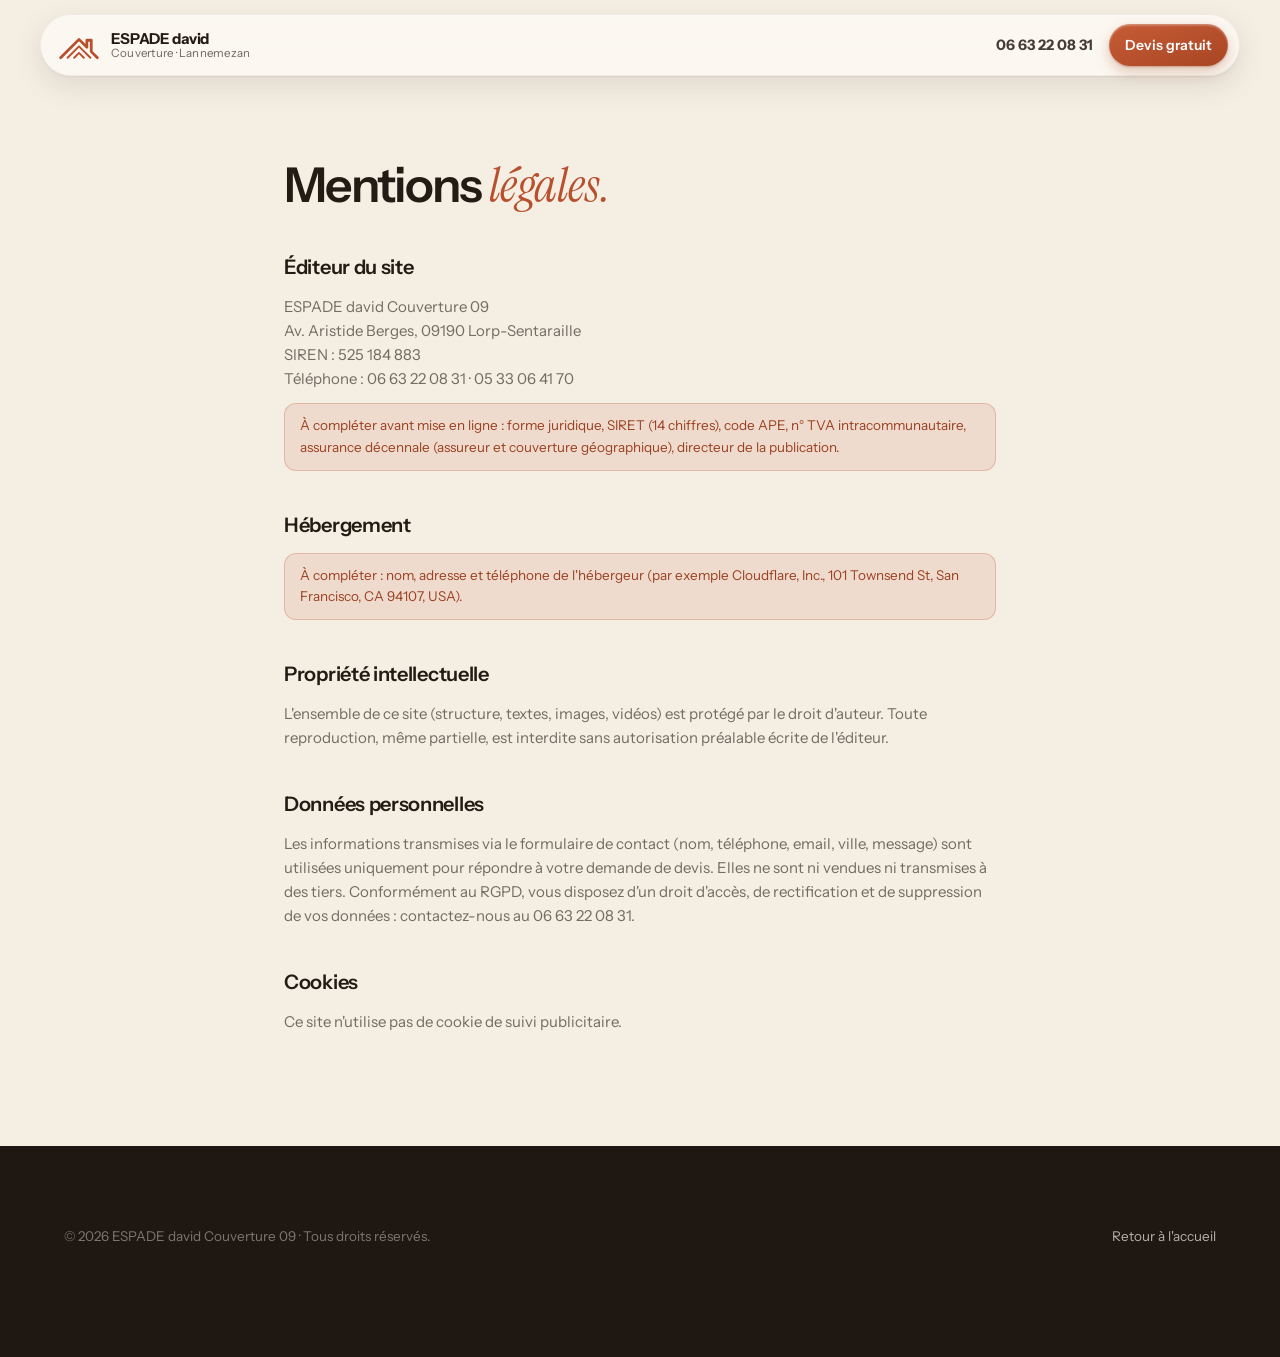
==== commit f0f441a3: "Nouveau logo : pignon de toit avec cheminée et lignes de tuiles Marque à trait continu, flat, sans c" ====
--- a/mentions-legales.html
+++ b/mentions-legales.html
@@ -28,7 +28,7 @@
 <div class="nav-shell">
   <nav class="nav glass" aria-label="Navigation principale">
     <a href="/" class="brand" aria-label="ESPADE david Couverture, accueil">
-      <span class="brand-mark"><svg viewBox="0 0 24 24" fill="none"><path d="M3 11.5 12 4l9 7.5" stroke="currentColor" stroke-width="1.7" stroke-linecap="round" stroke-linejoin="round"/><path d="M5.5 10v9a1 1 0 0 0 1 1h11a1 1 0 0 0 1-1v-9" stroke="currentColor" stroke-width="1.7" stroke-linejoin="round"/></svg></span>
+      <span class="brand-mark"><svg viewBox="0 0 48 40" fill="none"><path d="M3 34 24 13l9 9v-8h5v13l7 7" stroke="currentColor" stroke-width="3.2" stroke-linecap="round" stroke-linejoin="round"/><path d="M11 34 24 21l13 13" stroke="currentColor" stroke-width="2.2" stroke-linecap="round" stroke-linejoin="round"/><path d="M18.5 34 24 28.5l5.5 5.5" stroke="currentColor" stroke-width="2.2" stroke-linecap="round" stroke-linejoin="round"/></svg></span>
       <span class="brand-txt"><b>ESPADE david</b><span class="bd">Couverture · Lannemezan</span></span>
     </a>
     <div class="nav-cta">
@@ -55,7 +55,7 @@
   <p>Les informations transmises via le formulaire de contact (nom, téléphone, email, ville, message) sont utilisées uniquement pour répondre à votre demande de devis. Elles ne sont ni vendues ni transmises à des tiers. Conformément au RGPD, vous disposez d'un droit d'accès, de rectification et de suppression de vos données : contactez-nous au 06 63 22 08 31.</p>
 
   <h2>Cookies</h2>
-  <p>Ce site n'utilise pas de cookie de suivi publicitaire. La carte de la zone d'intervention est fournie par OpenStreetMap.</p>
+  <p>Ce site n'utilise pas de cookie de suivi publicitaire.</p>
 </main>
 
 <footer class="footer">
--- a/assets/styles.css
+++ b/assets/styles.css
@@ -54,7 +54,7 @@
 
 .wrap{max-width:1200px;margin:0 auto;padding:0 24px}
 .wrap-narrow{max-width:840px;margin:0 auto;padding:0 24px}
-.section-pad{padding:104px 0}
+.section-pad{padding:92px 0}
 .section-raise{background:var(--paper-2)}
 
 /* ---------- Glass (pour surfaces posées sur la vidéo) ---------- */
@@ -91,7 +91,7 @@
 .h-section{font-size:clamp(30px,4.2vw,50px);line-height:1.06;margin-top:16px}
 .h-about{font-size:clamp(30px,4.4vw,54px);line-height:1.06;margin-top:18px}
 .lead{color:var(--ink-60);font-size:17px;max-width:560px;margin-top:16px}
-.sec-head{max-width:680px;margin-bottom:52px}
+.sec-head{max-width:680px;margin-bottom:44px}
 .sec-head.center{margin-left:auto;margin-right:auto;text-align:center}
 .sec-head.center .lead{margin-left:auto;margin-right:auto}
 
@@ -205,12 +205,13 @@
 body.nav-light .nav::before{opacity:0}
 .brand{display:inline-flex;align-items:center;gap:11px}
 .brand-mark{
-  width:38px;height:38px;border-radius:12px;flex:0 0 auto;
-  background:linear-gradient(145deg,#C65C36,#9C3F21);
-  display:inline-flex;align-items:center;justify-content:center;color:#fff;
-  box-shadow:inset 0 1px 1px rgba(255,255,255,.35),0 4px 10px rgba(156,63,33,.3);
-}
-.brand-mark svg{width:20px;height:20px}
+  width:42px;height:35px;flex:0 0 auto;
+  display:inline-flex;align-items:center;justify-content:center;
+  color:#E08D5F;
+  transition:color .4s var(--ease);
+}
+body.nav-light .nav .brand-mark{color:var(--accent)}
+.brand-mark svg{width:100%;height:100%}
 .brand-txt{display:flex;flex-direction:column;line-height:1.15}
 .brand-txt b{font-size:15px;font-weight:700;letter-spacing:-.01em}
 .brand-txt .bd{font-size:11.5px;opacity:.66;letter-spacing:.02em}
@@ -414,19 +415,10 @@
 
 /* ---------- Zones ---------- */
 .zone-tags{display:flex;flex-wrap:wrap;gap:10px;margin-top:28px}
+.zone-tags.center{justify-content:center;margin-top:0;max-width:760px;margin-inline:auto}
 .zone-tag{
   font-size:13.5px;font-weight:600;padding:9px 16px;border-radius:999px;
   background:var(--card);box-shadow:var(--shadow-card),inset 0 0 0 1px var(--line-soft);color:var(--ink-80);
-}
-.zone-map{
-  border-radius:var(--r-lg);overflow:hidden;position:relative;
-  box-shadow:var(--shadow-card-hover);
-  background:var(--card);
-}
-.zone-map iframe{width:100%;height:100%;min-height:420px;border:0;display:block;filter:sepia(.18) saturate(.75)}
-.zone-map::after{
-  content:'';position:absolute;inset:0;border-radius:inherit;pointer-events:none;
-  box-shadow:inset 0 0 0 1px rgba(36,27,20,.1);
 }
 
 /* ---------- FAQ ---------- */
@@ -532,27 +524,6 @@
 .form-success a{color:var(--accent-deep);font-weight:700}
 .form-error{background:var(--accent-soft);box-shadow:inset 0 0 0 1px rgba(184,80,46,.3);color:var(--accent-deep)}
 .form-error a{color:var(--accent-deep);font-weight:700}
-
-/* ---------- CTA ---------- */
-.cta-inner{
-  position:relative;border-radius:var(--r-xl);overflow:hidden;
-  padding:clamp(48px,7vw,96px) clamp(24px,5vw,72px);
-  text-align:center;color:var(--cream);
-}
-.cta-inner>img{position:absolute;inset:0;width:100%;height:100%;object-fit:cover}
-.cta-inner::before{
-  content:'';position:absolute;inset:0;
-  background:linear-gradient(180deg,rgba(20,15,11,.62) 0%,rgba(20,15,11,.7) 45%,rgba(20,15,11,.88) 100%);
-}
-.cta-inner::after{
-  content:'';position:absolute;inset:0;border-radius:inherit;pointer-events:none;
-  box-shadow:inset 0 0 0 1px rgba(242,236,223,.16),inset 0 1px 1px rgba(255,255,255,.14);
-}
-.cta-content{position:relative;z-index:2}
-.cta-content h2{font-size:clamp(30px,4.4vw,54px);line-height:1.05;letter-spacing:-.035em}
-.cta-content h2 em{color:#E8B48F}
-.cta-content p{color:var(--cream-70);margin:16px auto 0;max-width:480px;font-size:16.5px}
-.cta-actions{display:flex;flex-wrap:wrap;justify-content:center;gap:12px;margin-top:30px}
 
 /* ---------- Footer ---------- */
 .footer{background:var(--coal);color:var(--cream);padding:80px 0 110px;position:relative;overflow:hidden}
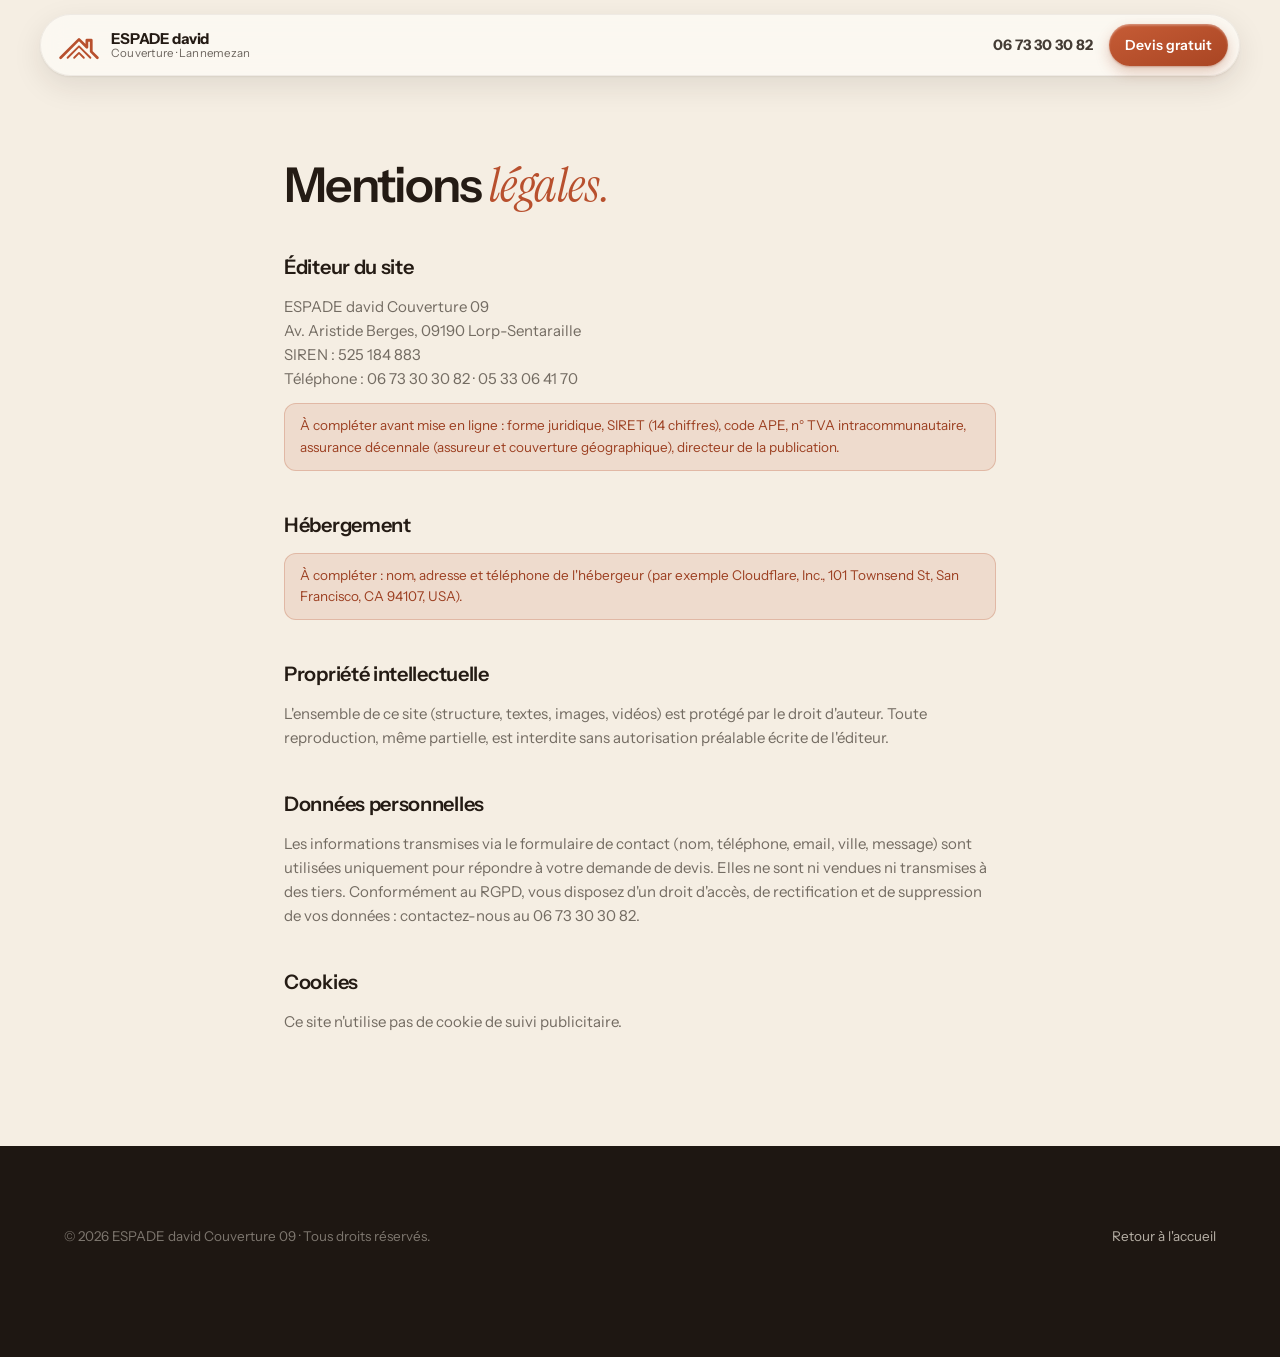
==== commit 8b5850ee: "Image travail soigné : pose de tuiles terre cuite + numéro 06 73 30 30 82 Photo de chantier réelle (" ====
--- a/mentions-legales.html
+++ b/mentions-legales.html
@@ -32,7 +32,7 @@
       <span class="brand-txt"><b>ESPADE david</b><span class="bd">Couverture · Lannemezan</span></span>
     </a>
     <div class="nav-cta">
-      <a href="tel:+33663220831" class="nav-phone">06 63 22 08 31</a>
+      <a href="tel:+33673303082" class="nav-phone">06 73 30 30 82</a>
       <a href="/#devis" class="btn btn-accent btn-sm">Devis gratuit</a>
     </div>
   </nav>
@@ -42,7 +42,7 @@
   <h1>Mentions <em>légales.</em></h1>
 
   <h2>Éditeur du site</h2>
-  <p>ESPADE david Couverture 09<br />Av. Aristide Berges, 09190 Lorp-Sentaraille<br />SIREN : 525 184 883<br />Téléphone : 06 63 22 08 31 · 05 33 06 41 70</p>
+  <p>ESPADE david Couverture 09<br />Av. Aristide Berges, 09190 Lorp-Sentaraille<br />SIREN : 525 184 883<br />Téléphone : 06 73 30 30 82 · 05 33 06 41 70</p>
   <p class="todo">À compléter avant mise en ligne : forme juridique, SIRET (14 chiffres), code APE, n° TVA intracommunautaire, assurance décennale (assureur et couverture géographique), directeur de la publication.</p>
 
   <h2>Hébergement</h2>
@@ -52,7 +52,7 @@
   <p>L'ensemble de ce site (structure, textes, images, vidéos) est protégé par le droit d'auteur. Toute reproduction, même partielle, est interdite sans autorisation préalable écrite de l'éditeur.</p>
 
   <h2>Données personnelles</h2>
-  <p>Les informations transmises via le formulaire de contact (nom, téléphone, email, ville, message) sont utilisées uniquement pour répondre à votre demande de devis. Elles ne sont ni vendues ni transmises à des tiers. Conformément au RGPD, vous disposez d'un droit d'accès, de rectification et de suppression de vos données : contactez-nous au 06 63 22 08 31.</p>
+  <p>Les informations transmises via le formulaire de contact (nom, téléphone, email, ville, message) sont utilisées uniquement pour répondre à votre demande de devis. Elles ne sont ni vendues ni transmises à des tiers. Conformément au RGPD, vous disposez d'un droit d'accès, de rectification et de suppression de vos données : contactez-nous au 06 73 30 30 82.</p>
 
   <h2>Cookies</h2>
   <p>Ce site n'utilise pas de cookie de suivi publicitaire.</p>
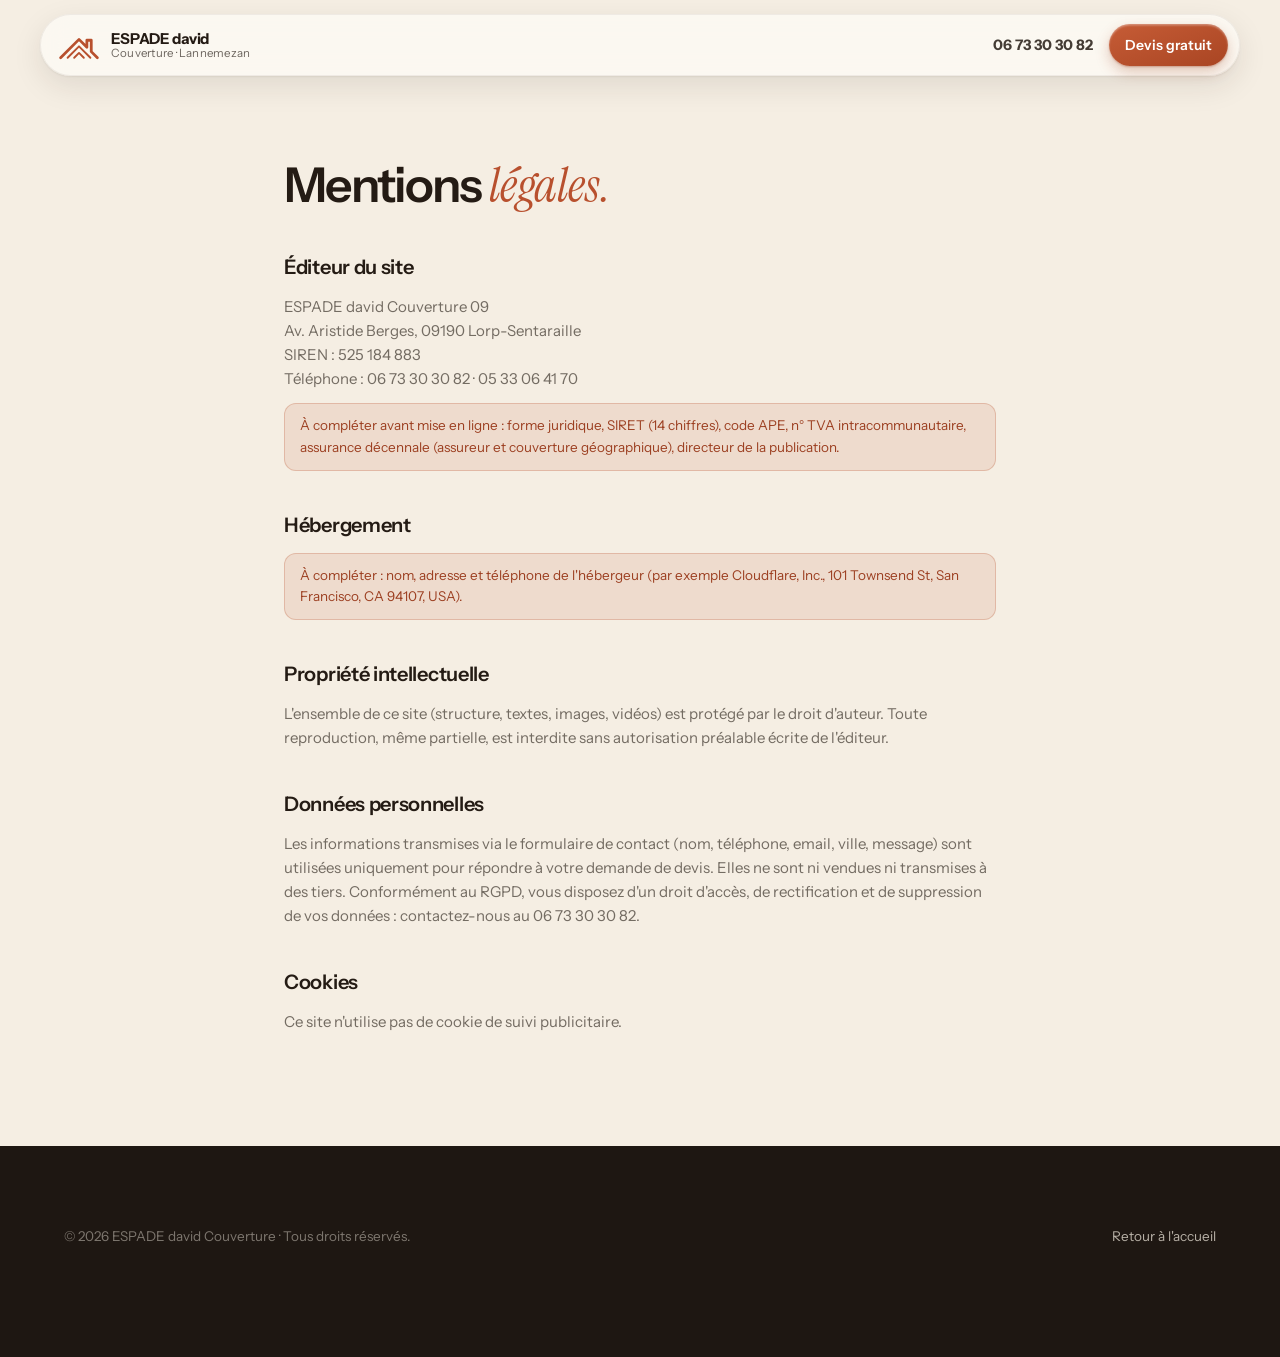
==== commit 713dac4f: "Footer : retrait du 09 dans le copyright Co-Authored-By: Claude Fable 5 <noreply@anthropic.com>" ====
--- a/mentions-legales.html
+++ b/mentions-legales.html
@@ -61,7 +61,7 @@
 <footer class="footer">
   <div class="wrap">
     <div class="footer-bottom" style="border:0;padding-top:0">
-      <span>© <span id="year">2026</span> ESPADE david Couverture 09 · Tous droits réservés.</span>
+      <span>© <span id="year">2026</span> ESPADE david Couverture · Tous droits réservés.</span>
       <span><a href="/">Retour à l'accueil</a></span>
     </div>
   </div>
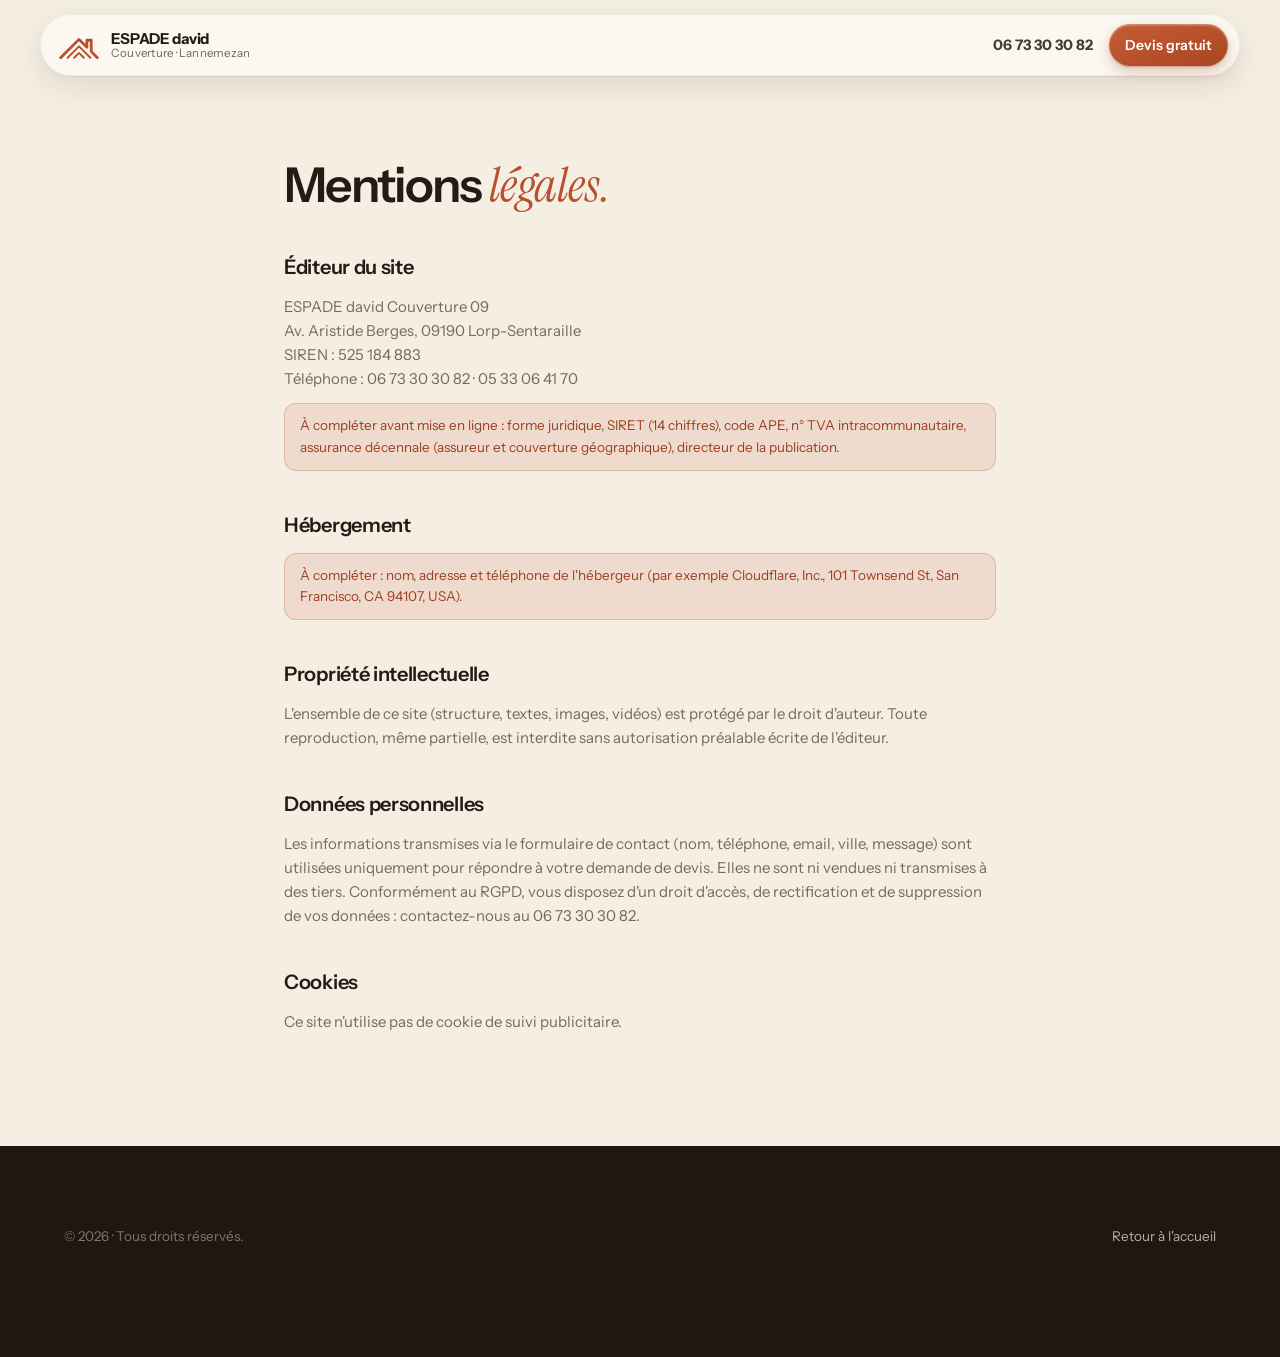
==== commit 5c262cc5: "Copyright : retrait du nom, © année seule Co-Authored-By: Claude Fable 5 <noreply@anthropic.com>" ====
--- a/mentions-legales.html
+++ b/mentions-legales.html
@@ -61,7 +61,7 @@
 <footer class="footer">
   <div class="wrap">
     <div class="footer-bottom" style="border:0;padding-top:0">
-      <span>© <span id="year">2026</span> ESPADE david Couverture · Tous droits réservés.</span>
+      <span>© <span id="year">2026</span> · Tous droits réservés.</span>
       <span><a href="/">Retour à l'accueil</a></span>
     </div>
   </div>
